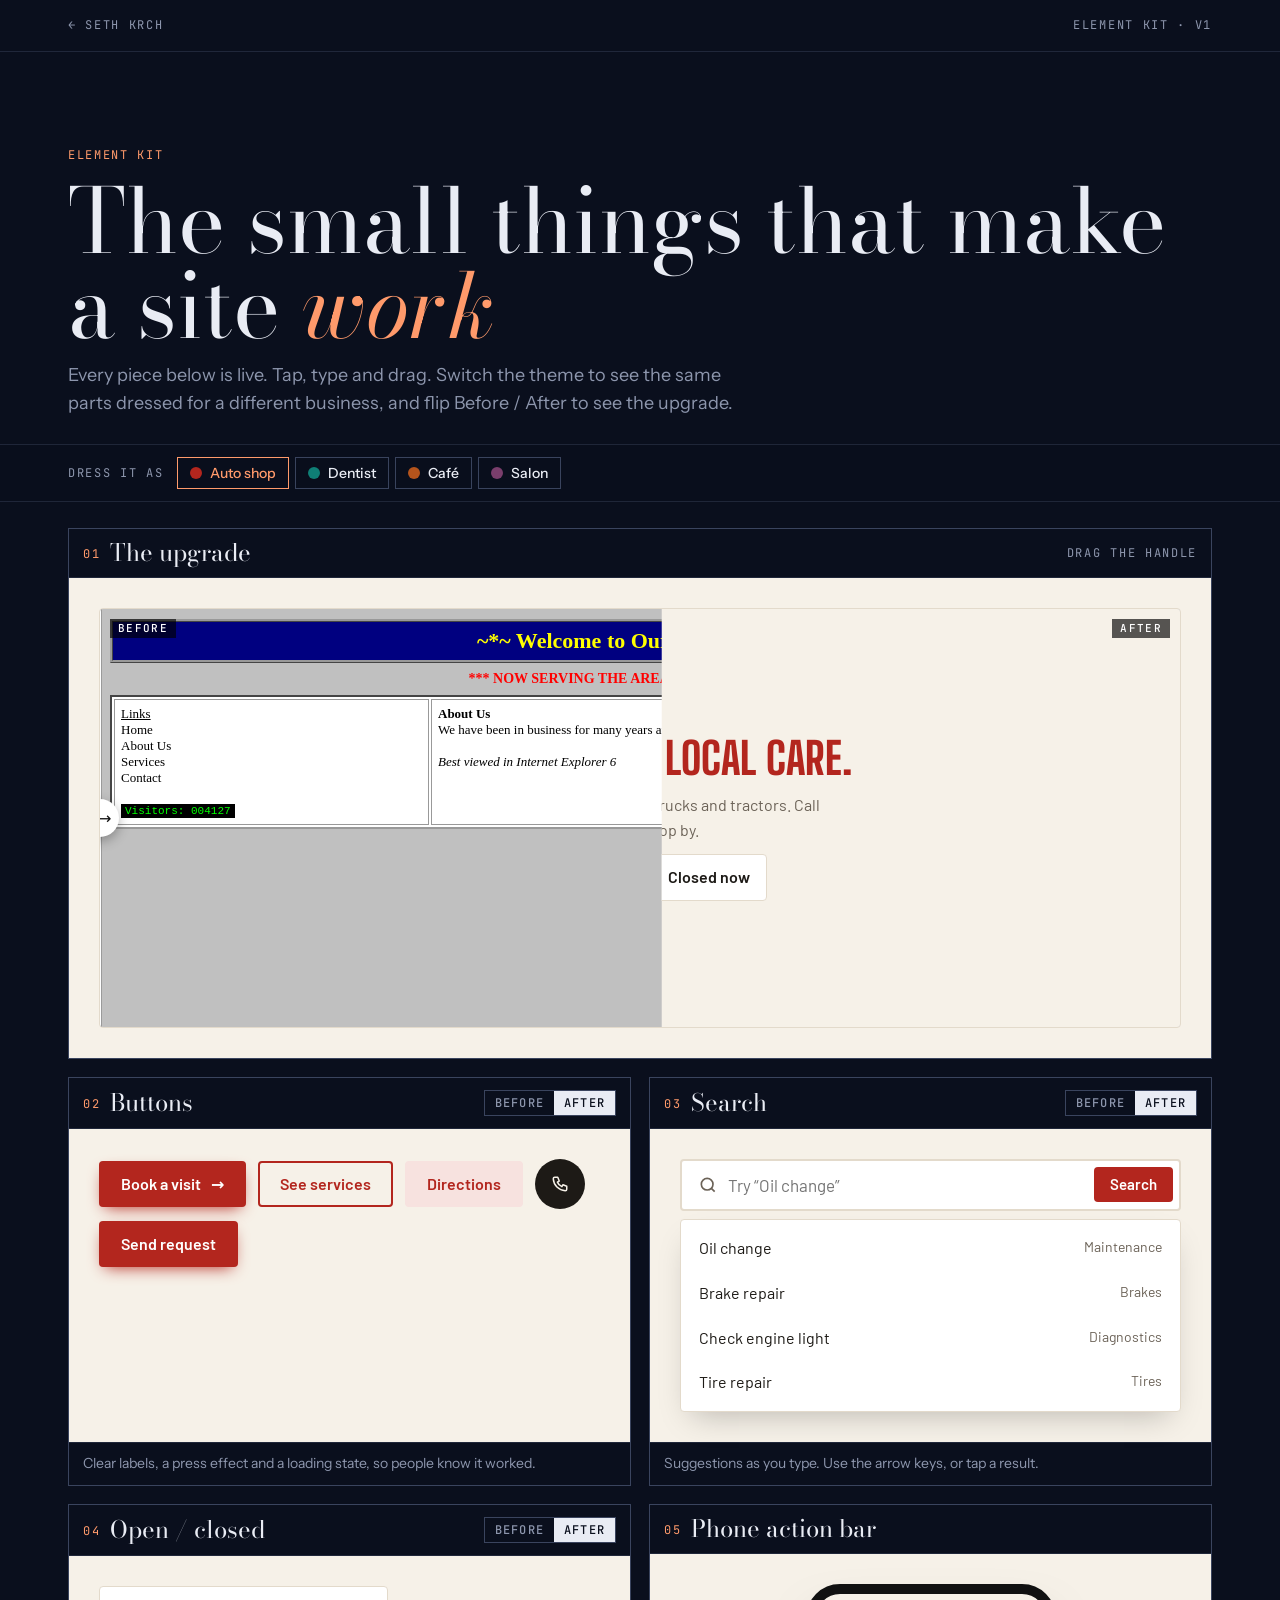
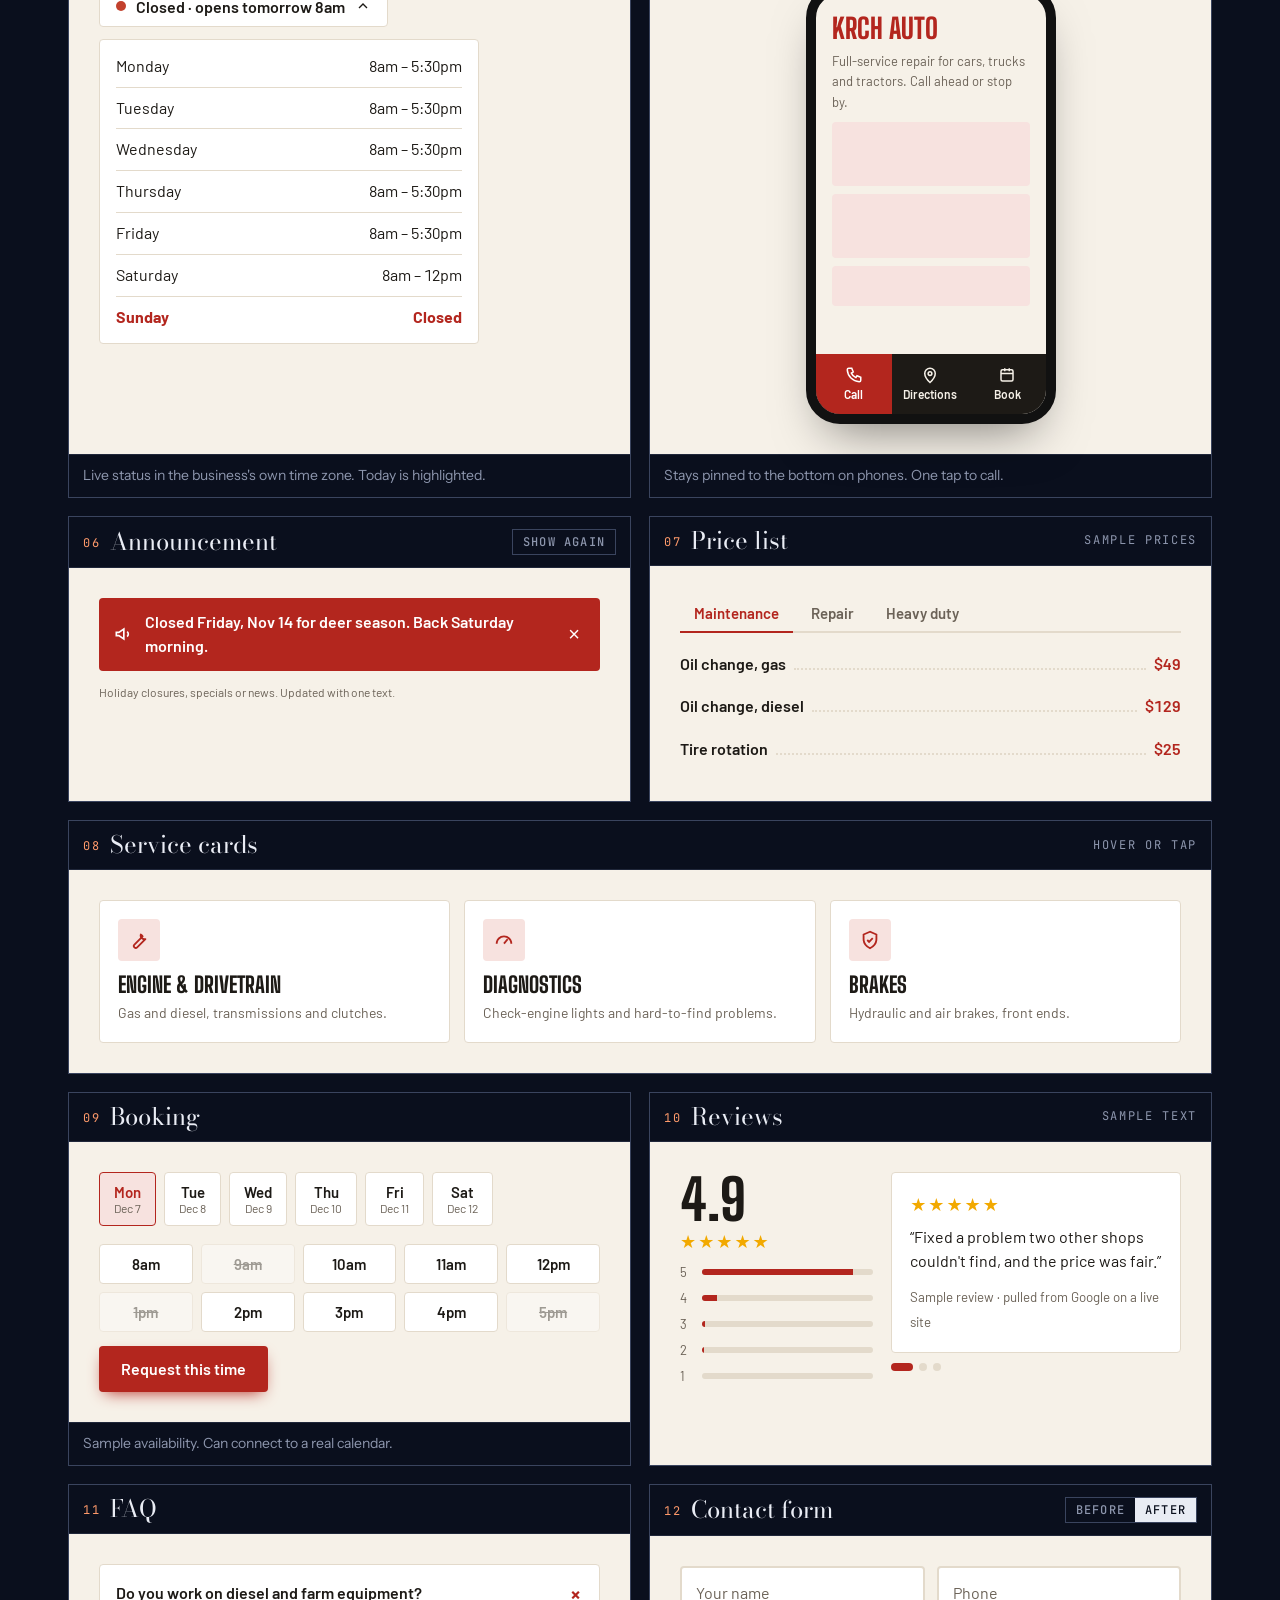
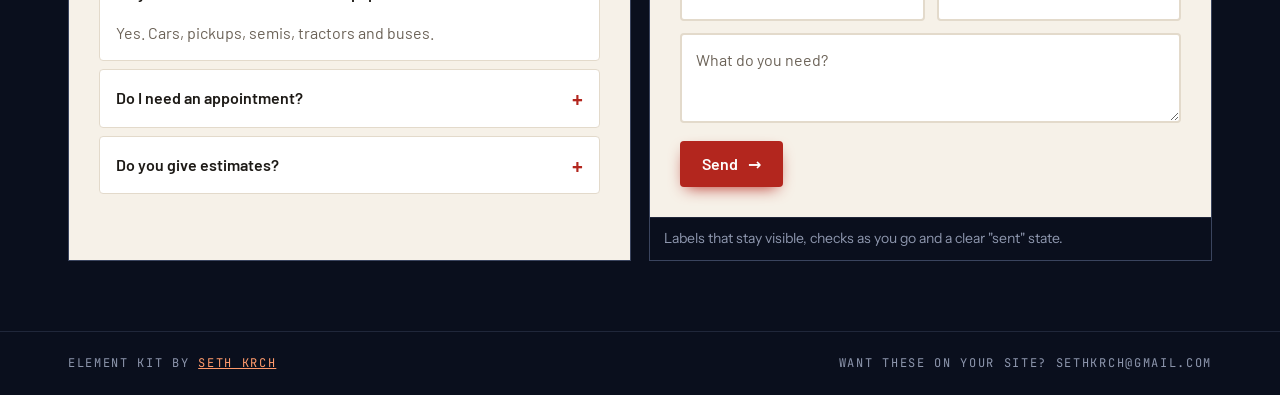
==== kit/index.html @ 93a838c6 "Add an element kit page and link it from the home page kit/ shows twelve live building blocks for lo" ====
<!DOCTYPE html>
<html lang="en">
<head>
<meta charset="UTF-8">
<meta name="viewport" content="width=device-width, initial-scale=1, viewport-fit=cover">
<title>Element Kit · Seth Krch</title>
<meta name="description" content="Website building blocks for local businesses: buttons, search, hours, booking, forms and more, shown before and after.">
<meta name="theme-color" content="#0a0f1d">
<link rel="preconnect" href="https://fonts.googleapis.com">
<link rel="preconnect" href="https://fonts.gstatic.com" crossorigin>
<link rel="stylesheet" href="https://fonts.googleapis.com/css2?family=Bodoni+Moda:opsz,wght@6..96,400..600&family=JetBrains+Mono:wght@400;500&family=Instrument+Sans:wght@400;500;600&family=Big+Shoulders+Display:wght@800&family=Barlow:wght@400;600&family=DM+Serif+Display&family=Figtree:wght@400;600&family=Fraunces:opsz,wght@9..144,600&family=Cormorant+Garamond:wght@600&display=swap">
<link rel="icon" href="data:image/svg+xml,%3Csvg xmlns='http://www.w3.org/2000/svg' viewBox='0 0 64 64'%3E%3Crect width='64' height='64' fill='%230a0f1d'/%3E%3Ccircle cx='32' cy='32' r='18' fill='none' stroke='%23ff9a6b' stroke-width='7'/%3E%3C/svg%3E">
<style>
/* Layout: the studio's dark frame around light, themeable specimen panels. Frame tokens stay fixed; panel tokens swap with the theme picker. */
:root {
  --bg: #0a0f1d;
  --line: rgb(160 180 230 / .14);
  --line-hi: rgb(160 180 230 / .32);
  --ink: #e9ecf4;
  --dim: #8d96ad;
  --peach: #ff9a6b;
  --f-display: "Bodoni Moda", Didot, Georgia, serif;
  --f-mono: "JetBrains Mono", ui-monospace, Menlo, monospace;
  --f-ui: "Instrument Sans", system-ui, -apple-system, "Segoe UI", sans-serif;
  --gut: clamp(16px, 4vw, 48px);
  color-scheme: dark;
}
/* theme tokens for the specimens (auto shop is the default) */
.kit {
  --k-bg: #f6f1e8; --k-surface: #ffffff; --k-ink: #1d1a16; --k-muted: #6b6257; --k-line: #e3dacb;
  --k-accent: #b3261e; --k-accent-ink: #ffffff; --k-soft: #f7e2df;
  --k-radius: 4px; --k-pill: 4px;
  --k-head: "Big Shoulders Display", Impact, sans-serif; --k-head-case: uppercase; --k-head-weight: 800;
  --k-body: "Barlow", system-ui, sans-serif;
}
.kit[data-theme="dental"] { --k-bg: #f4faf8; --k-ink: #12312e; --k-muted: #557571; --k-line: #d3e5e0; --k-accent: #0f7f76; --k-soft: #dcf1ec; --k-radius: 18px; --k-pill: 999px; --k-head: "DM Serif Display", Georgia, serif; --k-head-case: none; --k-head-weight: 400; --k-body: "Figtree", system-ui, sans-serif; }
.kit[data-theme="cafe"] { --k-bg: #fbf5ec; --k-ink: #2b1d14; --k-muted: #7a6656; --k-line: #ead9c4; --k-accent: #b5541c; --k-soft: #f6e1cf; --k-radius: 12px; --k-pill: 12px; --k-head: "Fraunces", Georgia, serif; --k-head-case: none; --k-head-weight: 600; --k-body: "Instrument Sans", system-ui, sans-serif; }
.kit[data-theme="salon"] { --k-bg: #faf6f8; --k-ink: #2a1b26; --k-muted: #7a6573; --k-line: #ead9e3; --k-accent: #7a3e6c; --k-soft: #f1e0ec; --k-radius: 2px; --k-pill: 999px; --k-head: "Cormorant Garamond", Georgia, serif; --k-head-case: none; --k-head-weight: 600; --k-body: "Instrument Sans", system-ui, sans-serif; }

* { box-sizing: border-box; }
body { margin: 0; background: var(--bg); color: var(--ink); font: 400 16px/1.55 var(--f-ui); }
a { color: inherit; }
:focus-visible { outline: 2px solid var(--peach); outline-offset: 3px; }
.in { max-width: 1240px; margin-inline: auto; padding-inline: var(--gut); }
.mono { font-family: var(--f-mono); font-size: 12px; letter-spacing: .14em; text-transform: uppercase; }

/* ---------- frame ---------- */
.top { border-bottom: 1px solid var(--line); }
.top .in { display: flex; justify-content: space-between; align-items: center; gap: 12px; padding-block: 16px; }
.top a { text-decoration: none; color: var(--dim); }
.top a:hover { color: var(--peach); }
.intro { padding-block: clamp(44px, 7vw, 90px) 26px; }
.intro .mono { color: var(--peach); }
.intro h1 { margin: 12px 0 14px; font: 400 clamp(46px, 7vw, 96px)/.95 var(--f-display); font-variation-settings: "opsz" 28; }
.intro h1 em { color: var(--peach); }
.intro p { margin: 0; color: var(--dim); max-width: 56ch; font-size: 18px; }
.picker { position: sticky; top: env(safe-area-inset-top, 0px); z-index: 30; background: rgb(10 15 29 / .92); backdrop-filter: blur(8px); border-block: 1px solid var(--line); }
.picker .in { display: flex; align-items: center; gap: 10px 14px; flex-wrap: wrap; padding-block: 12px; }
.picker .mono { color: var(--dim); }
.chips { display: flex; gap: 6px; flex-wrap: wrap; }
.chips button { display: inline-flex; align-items: center; gap: 8px; background: transparent; color: var(--ink); border: 1px solid var(--line-hi); padding: 8px 12px; cursor: pointer; font: 500 14px/1 var(--f-ui); }
.chips button i { width: 12px; height: 12px; border-radius: 50%; }
.chips button[aria-pressed="true"] { border-color: var(--peach); color: var(--peach); }

.grid { display: grid; grid-template-columns: repeat(2, minmax(0, 1fr)); gap: 18px; padding-block: 26px 70px; }
.spec { border: 1px solid var(--line-hi); display: flex; flex-direction: column; min-width: 0; }
.spec--wide { grid-column: 1 / -1; }
.spec__bar { display: flex; justify-content: space-between; align-items: center; gap: 10px; padding: 12px 14px; border-bottom: 1px solid var(--line); flex-wrap: wrap; }
.spec__bar h2 { margin: 0; font: 400 24px/1 var(--f-display); font-variation-settings: "opsz" 24; }
.spec__bar h2 span { font-family: var(--f-mono); font-size: 12px; letter-spacing: .14em; color: var(--peach); margin-right: 10px; vertical-align: 3px; }
.ba { display: inline-flex; border: 1px solid var(--line-hi); }
.ba button { background: transparent; border: 0; color: var(--dim); padding: 6px 10px; cursor: pointer; font: 500 12px/1 var(--f-mono); letter-spacing: .1em; text-transform: uppercase; }
.ba button[aria-pressed="true"] { background: var(--ink); color: var(--bg); }
.spec__note { padding: 10px 14px; border-top: 1px solid var(--line); color: var(--dim); font-size: 14px; }

/* ---------- specimen canvas ---------- */
.kit { background: var(--k-bg); color: var(--k-ink); font-family: var(--k-body); padding: clamp(18px, 3vw, 30px); flex: 1; position: relative; transition: background .3s; }
.kit h3 { font-family: var(--k-head); font-weight: var(--k-head-weight); text-transform: var(--k-head-case); line-height: 1.05; margin: 0; }
.after, .before { display: block; }
.spec[data-view="after"] .before, .spec[data-view="before"] .after { display: none; }

/* buttons */
.row { display: flex; flex-wrap: wrap; gap: 12px; align-items: center; }
.kb { position: relative; display: inline-flex; align-items: center; gap: 10px; border: 2px solid transparent; border-radius: var(--k-pill); padding: 13px 20px; font: 600 16px/1 var(--k-body); cursor: pointer; text-decoration: none; overflow: hidden; transition: transform .12s, background .2s, color .2s, box-shadow .2s; }
.kb:active { transform: scale(.97); }
.kb svg { width: 18px; height: 18px; flex: none; }
.kb--primary { background: var(--k-accent); color: var(--k-accent-ink); box-shadow: 0 6px 16px -6px var(--k-accent); }
.kb--primary:hover { box-shadow: 0 10px 22px -8px var(--k-accent); transform: translateY(-1px); }
.kb--primary .arr { transition: transform .2s; }
.kb--primary:hover .arr { transform: translateX(4px); }
.kb--outline { border-color: var(--k-accent); color: var(--k-accent); background: transparent; }
.kb--outline:hover { background: var(--k-accent); color: var(--k-accent-ink); }
.kb--ghost { background: var(--k-soft); color: var(--k-accent); }
.kb--ghost:hover { filter: brightness(.96); }
.kb--icon { width: 50px; height: 50px; padding: 0; justify-content: center; border-radius: 50%; background: var(--k-ink); color: var(--k-bg); }
.kb .spin { width: 16px; height: 16px; border: 2px solid currentColor; border-right-color: transparent; border-radius: 50%; animation: spin .7s linear infinite; }
@keyframes spin { to { transform: rotate(360deg); } }
.ripple { position: absolute; border-radius: 50%; background: rgb(255 255 255 / .45); transform: scale(0); animation: rip .6s ease-out forwards; pointer-events: none; }
@keyframes rip { to { transform: scale(4); opacity: 0; } }
.old-btn { font: 15px "Times New Roman", serif; padding: 6px 14px; border: 2px outset #c9c9c9; background: linear-gradient(#fdfdfd, #b9b9b9); color: #0000ee; text-decoration: underline; cursor: pointer; text-shadow: 1px 1px 0 #fff; }
.old-btn.blue { background: linear-gradient(#7fb2ff, #1d4fb8); color: #ffff66; border-color: #3a6fd8; text-shadow: 1px 1px 0 #000; font-weight: bold; }

/* search */
.search { position: relative; max-width: 520px; }
.search__field { display: flex; align-items: center; gap: 10px; background: var(--k-surface); border: 2px solid var(--k-line); border-radius: var(--k-pill); padding: 4px 6px 4px 16px; transition: border-color .2s, box-shadow .2s; }
.search__field:focus-within { border-color: var(--k-accent); box-shadow: 0 0 0 4px var(--k-soft); }
.search__field svg { width: 20px; height: 20px; color: var(--k-muted); flex: none; }
.search input { flex: 1; min-width: 0; border: 0; outline: 0; background: transparent; font: 400 17px/1 var(--k-body); color: var(--k-ink); padding: 10px 0; }
.search__go { border-radius: var(--k-pill); border: 0; background: var(--k-accent); color: var(--k-accent-ink); padding: 10px 16px; font: 600 15px/1 var(--k-body); cursor: pointer; }
.search__list { list-style: none; margin: 8px 0 0; padding: 6px; background: var(--k-surface); border: 1px solid var(--k-line); border-radius: var(--k-radius); box-shadow: 0 14px 30px -12px rgb(0 0 0 / .25); }
.search__list li { padding: 10px 12px; border-radius: calc(var(--k-radius) * .6); cursor: pointer; display: flex; justify-content: space-between; gap: 10px; }
.search__list li span { color: var(--k-muted); font-size: 14px; }
.search__list li mark { background: var(--k-soft); color: var(--k-accent); border-radius: 3px; padding: 0 1px; }
.search__list li[aria-selected="true"], .search__list li:hover { background: var(--k-soft); }
.search__empty { padding: 12px; color: var(--k-muted); }
.old-search { font: 15px "Times New Roman", serif; }
.old-search input { font: 15px "Times New Roman", serif; width: 220px; }

/* hours */
.status { display: inline-flex; align-items: center; gap: 10px; background: var(--k-surface); border: 1px solid var(--k-line); border-radius: var(--k-pill); padding: 10px 16px; font-weight: 600; cursor: pointer; color: var(--k-ink); font-family: var(--k-body); font-size: 16px; }
.status__dot { width: 10px; height: 10px; border-radius: 50%; background: #2f9e55; box-shadow: 0 0 0 0 rgb(47 158 85 / .6); animation: pulse 1.8s infinite; }
.status.closed .status__dot { background: #c2412d; animation: none; }
@keyframes pulse { 70% { box-shadow: 0 0 0 10px rgb(47 158 85 / 0); } 100% { box-shadow: 0 0 0 0 rgb(47 158 85 / 0); } }
.status svg { width: 16px; height: 16px; transition: transform .2s; }
.status[aria-expanded="true"] svg { transform: rotate(180deg); }
.week { margin-top: 12px; max-width: 380px; background: var(--k-surface); border: 1px solid var(--k-line); border-radius: var(--k-radius); padding: 6px 16px; }
.week div { display: flex; justify-content: space-between; padding: 8px 0; border-bottom: 1px solid var(--k-line); font-variant-numeric: tabular-nums; }
.week div:last-child { border-bottom: 0; }
.week .today { font-weight: 700; color: var(--k-accent); }
.old-hours { font: 15px "Times New Roman", serif; }

/* phone mock + action bar */
.phone { width: 250px; height: 440px; margin-inline: auto; border: 10px solid #111; border-radius: 34px; background: var(--k-bg); position: relative; overflow: hidden; box-shadow: 0 24px 50px -20px rgb(0 0 0 / .5); }
.phone__screen { padding: 20px 16px 80px; height: 100%; overflow: hidden; }
.phone__screen h3 { font-size: 28px; margin-bottom: 8px; color: var(--k-accent); }
.phone__screen p { margin: 0 0 10px; font-size: 13px; color: var(--k-muted); }
.phone__screen .blk { height: 64px; border-radius: var(--k-radius); background: var(--k-soft); margin-bottom: 8px; }
.phone__bar { position: absolute; left: 0; right: 0; bottom: 0; display: grid; grid-template-columns: repeat(3, 1fr); background: var(--k-ink); }
.phone__bar button { background: transparent; border: 0; color: var(--k-bg); padding: 12px 4px 14px; display: grid; justify-items: center; gap: 4px; font: 600 12px/1 var(--k-body); cursor: pointer; }
.phone__bar button:first-child { background: var(--k-accent); color: var(--k-accent-ink); }
.phone__bar svg { width: 18px; height: 18px; }
.toast { position: absolute; left: 50%; bottom: 78px; transform: translate(-50%, 20px); opacity: 0; background: var(--k-ink); color: var(--k-bg); border-radius: var(--k-pill); padding: 8px 14px; font-size: 13px; white-space: nowrap; transition: opacity .2s, transform .2s; pointer-events: none; }
.toast.on { opacity: 1; transform: translate(-50%, 0); }

/* service cards */
.svc { display: grid; grid-template-columns: repeat(3, minmax(0, 1fr)); gap: 14px; }
.svc article { background: var(--k-surface); border: 1px solid var(--k-line); border-radius: var(--k-radius); padding: 18px; position: relative; overflow: hidden; transition: transform .2s, box-shadow .2s; }
.svc article::after { content: ""; position: absolute; left: 0; bottom: 0; height: 3px; width: 100%; background: var(--k-accent); transform: scaleX(0); transform-origin: left; transition: transform .3s; }
.svc article:hover { transform: translateY(-4px); box-shadow: 0 14px 28px -14px rgb(0 0 0 / .3); }
.svc article:hover::after { transform: scaleX(1); }
.svc .ic { width: 42px; height: 42px; border-radius: var(--k-radius); background: var(--k-soft); color: var(--k-accent); display: grid; place-items: center; margin-bottom: 12px; }
.svc .ic svg { width: 22px; height: 22px; }
.svc h3 { font-size: 22px; margin-bottom: 6px; }
.svc p { margin: 0; color: var(--k-muted); font-size: 14px; }

/* reviews */
.rev { display: grid; grid-template-columns: minmax(0, 2fr) minmax(0, 3fr); gap: 18px; align-items: start; }
.rev__score { font: var(--k-head-weight) 56px/1 var(--k-head); }
.stars { color: #f2a900; letter-spacing: 2px; font-size: 18px; }
.bars div { display: grid; grid-template-columns: 14px 1fr; gap: 8px; align-items: center; font-size: 13px; color: var(--k-muted); margin-top: 6px; }
.bars span { height: 6px; background: var(--k-line); border-radius: 3px; overflow: hidden; }
.bars span i { display: block; height: 100%; background: var(--k-accent); }
.quote { background: var(--k-surface); border: 1px solid var(--k-line); border-radius: var(--k-radius); padding: 18px; min-height: 150px; }
.quote p { margin: 6px 0 10px; font-size: 16px; transition: opacity .25s; }
.quote small { color: var(--k-muted); }
.dots { display: flex; gap: 6px; margin-top: 10px; }
.dots button { width: 8px; height: 8px; border-radius: 50%; border: 0; background: var(--k-line); cursor: pointer; padding: 0; }
.dots button[aria-current="true"] { background: var(--k-accent); width: 22px; border-radius: 4px; }

/* before/after slider */
.compare { position: relative; height: clamp(300px, 34vw, 420px); max-width: 100%; border-radius: var(--k-radius); overflow: hidden; border: 1px solid var(--k-line); user-select: none; touch-action: pan-y; }
.compare > div { position: absolute; inset: 0; }
.cmp-old { background: #c0c0c0; text-align: center; font: 14px "Times New Roman", serif; color: #000; padding: 10px; }
.cmp-old .t { background: navy; color: yellow; text-align: center; font: bold 22px "Comic Sans MS", cursive; padding: 6px; border: 3px ridge #999; }
.cmp-old marquee, .cmp-old .mq { display: block; color: red; font-weight: bold; margin: 8px 0; }
.cmp-old table { width: 100%; text-align: left; border: 2px inset #999; background: #fff; }
.cmp-old td { border: 1px solid #999; padding: 6px; vertical-align: top; font-size: 13px; }
.cmp-old .ctr { font: 11px monospace; background: #000; color: #0f0; padding: 1px 4px; }
.cmp-new { background: var(--k-bg); padding: clamp(14px, 3vw, 26px); display: grid; align-content: center; justify-items: center; text-align: center; gap: 12px; }
.cmp-new h3 { font-size: clamp(24px, 4vw, 44px); color: var(--k-ink); }
.cmp-new h3 em { font-style: normal; color: var(--k-accent); }
.cmp-new .row { justify-content: center; }
.cmp-new p { margin: 0; color: var(--k-muted); max-width: 40ch; font-size: clamp(13px, 1.4vw, 16px); }
.cmp-new .row .kb { padding: 10px 14px; font-size: 14px; }
.compare .cmp-new { clip-path: inset(0 0 0 var(--split, 50%)); }
.handle { position: absolute; top: 0; bottom: 0; left: var(--split, 50%); width: 2px; margin-left: -1px; background: #fff; box-shadow: 0 0 0 1px rgb(0 0 0 / .2); cursor: ew-resize; }
.handle::after { content: "⟷"; position: absolute; top: 50%; left: 50%; transform: translate(-50%, -50%); width: 38px; height: 38px; border-radius: 50%; background: #fff; color: #111; display: grid; place-items: center; font-size: 16px; box-shadow: 0 4px 12px rgb(0 0 0 / .3); }
.cmp-lbl { position: absolute; top: 10px; padding: 4px 8px; background: rgb(0 0 0 / .65); color: #fff; font: 500 11px/1 var(--f-mono); letter-spacing: .12em; text-transform: uppercase; z-index: 2; }

/* booking */
.days { display: flex; gap: 8px; overflow-x: auto; padding-bottom: 4px; }
.days button, .slots button { flex: none; background: var(--k-surface); border: 1px solid var(--k-line); border-radius: var(--k-radius); padding: 10px 14px; cursor: pointer; font: 600 15px/1.2 var(--k-body); color: var(--k-ink); text-align: center; transition: border-color .15s, background .15s; }
.days button small { display: block; font-weight: 400; color: var(--k-muted); font-size: 12px; }
.days button[aria-pressed="true"], .slots button[aria-pressed="true"] { border-color: var(--k-accent); background: var(--k-soft); color: var(--k-accent); }
.slots { display: grid; grid-template-columns: repeat(auto-fill, minmax(92px, 1fr)); gap: 8px; margin: 14px 0; }
.slots button:disabled { opacity: .4; text-decoration: line-through; cursor: not-allowed; }
.booked { margin-top: 12px; padding: 12px 14px; border-radius: var(--k-radius); background: var(--k-soft); color: var(--k-accent); font-weight: 600; }

/* banner */
.banner { display: flex; align-items: center; gap: 12px; background: var(--k-accent); color: var(--k-accent-ink); border-radius: var(--k-radius); padding: 12px 14px; animation: drop .35s ease-out; }
@keyframes drop { from { transform: translateY(-10px); opacity: 0; } }
.banner svg { width: 20px; height: 20px; flex: none; }
.banner p { margin: 0; flex: 1; font-weight: 600; }
.banner button { background: transparent; border: 0; color: inherit; font-size: 20px; line-height: 1; cursor: pointer; padding: 4px 6px; }

/* faq */
.faq { background: var(--k-surface); border: 1px solid var(--k-line); border-radius: var(--k-radius); }
.faq + .faq { margin-top: 8px; }
.faq button { width: 100%; display: flex; justify-content: space-between; gap: 12px; align-items: center; background: transparent; border: 0; padding: 14px 16px; font: 600 16px/1.3 var(--k-body); color: var(--k-ink); cursor: pointer; text-align: left; }
.faq button i { font-style: normal; color: var(--k-accent); font-size: 22px; transition: transform .25s; }
.faq button[aria-expanded="true"] i { transform: rotate(45deg); }
.faq__a { display: grid; grid-template-rows: 0fr; transition: grid-template-rows .3s ease; }
.faq__a > div { overflow: hidden; }
.faq__a p { margin: 0; padding: 0 16px 14px; color: var(--k-muted); }
.faq button[aria-expanded="true"] + .faq__a { grid-template-rows: 1fr; }

/* form */
.kform { display: grid; grid-template-columns: 1fr 1fr; gap: 12px; }
.fl { position: relative; }
.fl.full { grid-column: 1 / -1; }
.fl input, .fl textarea { width: 100%; font: 400 16px/1.3 var(--k-body); color: var(--k-ink); background: var(--k-surface); border: 2px solid var(--k-line); border-radius: var(--k-radius); padding: 22px 14px 8px; outline: 0; transition: border-color .2s; }
.fl textarea { min-height: 90px; resize: vertical; }
.fl label { position: absolute; left: 16px; top: 15px; color: var(--k-muted); pointer-events: none; transition: all .15s; font-size: 16px; }
.fl input:focus, .fl textarea:focus { border-color: var(--k-accent); }
.fl input:focus + label, .fl input:not(:placeholder-shown) + label, .fl textarea:focus + label, .fl textarea:not(:placeholder-shown) + label { top: 6px; font-size: 12px; color: var(--k-accent); }
.fl.bad input { border-color: #c2412d; }
.fl .err { display: none; color: #c2412d; font-size: 13px; margin-top: 4px; }
.fl.bad .err { display: block; }
.sent { text-align: center; padding: 24px; background: var(--k-surface); border: 1px solid var(--k-line); border-radius: var(--k-radius); }
.sent .tick { width: 54px; height: 54px; border-radius: 50%; background: var(--k-accent); color: var(--k-accent-ink); display: grid; place-items: center; margin: 0 auto 10px; font-size: 26px; animation: pop .4s cubic-bezier(.2,1.6,.4,1); }
@keyframes pop { from { transform: scale(0); } }
.old-form { font: 15px "Times New Roman", serif; }
.old-form td { padding: 3px; }

/* price list */
.tabs { display: flex; gap: 4px; border-bottom: 2px solid var(--k-line); margin-bottom: 10px; flex-wrap: wrap; }
.tabs button { background: transparent; border: 0; padding: 10px 14px; margin-bottom: -2px; border-bottom: 2px solid transparent; font: 600 15px/1 var(--k-body); color: var(--k-muted); cursor: pointer; }
.tabs button[aria-selected="true"] { color: var(--k-accent); border-bottom-color: var(--k-accent); }
.prices div { display: flex; align-items: baseline; gap: 8px; padding: 9px 0; }
.prices div::after { content: ""; order: 1; flex: 1; border-bottom: 2px dotted var(--k-line); }
.prices b { font-weight: 600; }
.prices span { order: 2; font-variant-numeric: tabular-nums; color: var(--k-accent); font-weight: 600; }
.kit .tag { font-size: 12px; color: var(--k-muted); }

.foot { border-top: 1px solid var(--line); color: var(--dim); }
.foot .in { display: flex; justify-content: space-between; gap: 12px; flex-wrap: wrap; padding-block: 22px; }

@media (max-width: 860px) {
  .grid { grid-template-columns: 1fr; }
  .svc { grid-template-columns: 1fr; }
  .rev { grid-template-columns: 1fr; }
}
@media (max-width: 520px) { .kform { grid-template-columns: 1fr; } }
@media (prefers-reduced-motion: reduce) { *, *::before, *::after { animation: none !important; transition: none !important; } }
</style>
</head>
<body>
<header class="top mono"><div class="in"><a href="../">← Seth Krch</a><span style="color:var(--dim)">Element kit · v1</span></div></header>

<section class="intro"><div class="in">
  <span class="mono">Element kit</span>
  <h1>The small things that make a site <em>work</em></h1>
  <p>Every piece below is live. Tap, type and drag. Switch the theme to see the same parts dressed for a different business, and flip Before / After to see the upgrade.</p>
</div></section>

<div class="picker" role="region" aria-label="Theme">
  <div class="in">
    <span class="mono">Dress it as</span>
    <div class="chips" role="group" aria-label="Business type">
      <button type="button" data-theme="auto" aria-pressed="true"><i style="background:#b3261e"></i>Auto shop</button>
      <button type="button" data-theme="dental" aria-pressed="false"><i style="background:#0f7f76"></i>Dentist</button>
      <button type="button" data-theme="cafe" aria-pressed="false"><i style="background:#b5541c"></i>Café</button>
      <button type="button" data-theme="salon" aria-pressed="false"><i style="background:#7a3e6c"></i>Salon</button>
    </div>
  </div>
</div>

<main class="in grid" id="grid">

  <!-- 01 before/after slider -->
  <section class="spec spec--wide" aria-labelledby="h-compare">
    <div class="spec__bar"><h2 id="h-compare"><span>01</span>The upgrade</h2><span class="mono" style="color:var(--dim)">Drag the handle</span></div>
    <div class="kit">
      <div class="compare" id="compare">
        <div class="cmp-old" aria-hidden="true">
          <div class="t">~*~ Welcome to Our Website!! ~*~</div>
          <span class="mq">*** NOW SERVING THE AREA *** CALL TODAY ***</span>
          <table><tr><td width="30%"><u>Links</u><br>Home<br>About Us<br>Services<br>Contact<br><br><span class="ctr">Visitors: 004127</span></td><td><b>About Us</b><br>We have been in business for many years and offer many services to our customers. Please call for more information. Hours may vary.<br><br><i>Best viewed in Internet Explorer 6</i></td></tr></table>
        </div>
        <div class="cmp-new">
          <h3 data-k="headline">Honest work. <em>Local care.</em></h3>
          <p data-k="sub">Full-service repair for cars, trucks and tractors. Call ahead or stop by.</p>
          <div class="row"><a class="kb kb--primary" href="#h-compare">Call now <span class="arr">→</span></a><span class="status" style="cursor:default"><span class="status__dot"></span><span data-status-short>Open now</span></span></div>
        </div>
        <span class="cmp-lbl" style="left:10px">Before</span><span class="cmp-lbl" style="right:10px">After</span>
        <div class="handle" id="handle" role="slider" tabindex="0" aria-label="Compare before and after" aria-valuemin="0" aria-valuemax="100" aria-valuenow="50"></div>
      </div>
    </div>
  </section>

  <!-- 02 buttons -->
  <section class="spec" data-view="after" aria-labelledby="h-btn">
    <div class="spec__bar"><h2 id="h-btn"><span>02</span>Buttons</h2><div class="ba" role="group" aria-label="Before or after"><button type="button" aria-pressed="false" data-ba="before">Before</button><button type="button" aria-pressed="true" data-ba="after">After</button></div></div>
    <div class="kit">
      <div class="after"><div class="row">
        <button class="kb kb--primary" type="button" data-ripple>Book a visit <span class="arr">→</span></button>
        <button class="kb kb--outline" type="button" data-ripple>See services</button>
        <button class="kb kb--ghost" type="button" data-ripple>Directions</button>
        <button class="kb kb--icon" type="button" aria-label="Call" data-ripple><svg viewBox="0 0 24 24"><path d="M5 3h4l2 5-2.5 1.5a11 11 0 0 0 6 6L16 13l5 2v4a2 2 0 0 1-2 2A17 17 0 0 1 3 5a2 2 0 0 1 2-2z" fill="none" stroke="currentColor" stroke-width="2" stroke-linejoin="round"/></svg></button>
        <button class="kb kb--primary" type="button" id="sendBtn">Send request</button>
      </div></div>
      <div class="before"><div class="row"><button class="old-btn" type="button">Click Here!!</button><button class="old-btn blue" type="button">SUBMIT</button><button class="old-btn" type="button">Contact Us</button></div></div>
    </div>
    <div class="spec__note">Clear labels, a press effect and a loading state, so people know it worked.</div>
  </section>

  <!-- 03 search -->
  <section class="spec" data-view="after" aria-labelledby="h-search">
    <div class="spec__bar"><h2 id="h-search"><span>03</span>Search</h2><div class="ba" role="group" aria-label="Before or after"><button type="button" aria-pressed="false" data-ba="before">Before</button><button type="button" aria-pressed="true" data-ba="after">After</button></div></div>
    <div class="kit">
      <div class="after">
        <div class="search">
          <div class="search__field"><svg viewBox="0 0 24 24" aria-hidden="true"><g fill="none" stroke="currentColor" stroke-width="2"><circle cx="11" cy="11" r="7"/><path d="M20 20l-4-4"/></g></svg><input id="q" type="search" autocomplete="off" aria-label="Search services" aria-controls="qList"><button class="search__go" type="button">Search</button></div>
          <ul class="search__list" id="qList" role="listbox" aria-label="Matching services"></ul>
        </div>
      </div>
      <div class="before"><div class="old-search">Search: <input type="text" aria-label="Old search"> <input type="button" value="Go"></div></div>
    </div>
    <div class="spec__note">Suggestions as you type. Use the arrow keys, or tap a result.</div>
  </section>

  <!-- 04 hours -->
  <section class="spec" data-view="after" aria-labelledby="h-hours">
    <div class="spec__bar"><h2 id="h-hours"><span>04</span>Open / closed</h2><div class="ba" role="group" aria-label="Before or after"><button type="button" aria-pressed="false" data-ba="before">Before</button><button type="button" aria-pressed="true" data-ba="after">After</button></div></div>
    <div class="kit">
      <div class="after">
        <button class="status" id="statusBtn" type="button" aria-expanded="true" aria-controls="week"><span class="status__dot"></span><span id="statusText">Open now</span><svg viewBox="0 0 24 24" aria-hidden="true"><path d="M6 9l6 6 6-6" fill="none" stroke="currentColor" stroke-width="2"/></svg></button>
        <div class="week" id="week"></div>
      </div>
      <div class="before"><p class="old-hours"><b>Hours:</b> M-F 8-5, Sat 8-12 (call to confirm, hours may change)</p></div>
    </div>
    <div class="spec__note">Live status in the business's own time zone. Today is highlighted.</div>
  </section>

  <!-- 05 action bar -->
  <section class="spec" aria-labelledby="h-bar">
    <div class="spec__bar"><h2 id="h-bar"><span>05</span>Phone action bar</h2></div>
    <div class="kit" style="display:grid;place-items:center">
      <div class="phone">
        <div class="phone__screen"><h3 data-k="name">Krch Auto</h3><p data-k="sub">Full-service repair for cars, trucks and tractors.</p><div class="blk"></div><div class="blk"></div><div class="blk" style="height:40px"></div></div>
        <div class="toast" id="toast">Calling… (demo)</div>
        <div class="phone__bar">
          <button type="button" data-toast="Calling… (demo)"><svg viewBox="0 0 24 24" aria-hidden="true"><path d="M5 3h4l2 5-2.5 1.5a11 11 0 0 0 6 6L16 13l5 2v4a2 2 0 0 1-2 2A17 17 0 0 1 3 5a2 2 0 0 1 2-2z" fill="none" stroke="currentColor" stroke-width="2"/></svg>Call</button>
          <button type="button" data-toast="Opening Maps… (demo)"><svg viewBox="0 0 24 24" aria-hidden="true"><g fill="none" stroke="currentColor" stroke-width="2"><path d="M12 22s7-6.5 7-12a7 7 0 1 0-14 0c0 5.5 7 12 7 12z"/><circle cx="12" cy="10" r="2.5"/></g></svg>Directions</button>
          <button type="button" data-toast="Opening booking… (demo)"><svg viewBox="0 0 24 24" aria-hidden="true"><g fill="none" stroke="currentColor" stroke-width="2"><rect x="4" y="5" width="16" height="15" rx="2"/><path d="M4 10h16M9 3v4M15 3v4"/></g></svg>Book</button>
        </div>
      </div>
    </div>
    <div class="spec__note">Stays pinned to the bottom on phones. One tap to call.</div>
  </section>

  <!-- 06 announcement -->
  <section class="spec" aria-labelledby="h-banner">
    <div class="spec__bar"><h2 id="h-banner"><span>06</span>Announcement</h2><button class="ba" type="button" id="bannerReset" style="padding:6px 10px;color:var(--dim);background:transparent;cursor:pointer;font:500 12px/1 var(--f-mono);letter-spacing:.1em;text-transform:uppercase">Show again</button></div>
    <div class="kit" style="min-height:140px">
      <div class="banner" id="banner" role="status">
        <svg viewBox="0 0 24 24" aria-hidden="true"><g fill="none" stroke="currentColor" stroke-width="2"><path d="M4 10v4h3l6 4V6L7 10z"/><path d="M17 9a4 4 0 0 1 0 6"/></g></svg>
        <p data-k="notice">Closed Friday, Nov 14 for deer season. Back Saturday morning.</p>
        <button type="button" id="bannerX" aria-label="Dismiss">×</button>
      </div>
      <p class="tag" style="margin-top:12px">Holiday closures, specials or news. Updated with one text.</p>
    </div>
  </section>

  <!-- 12 price list -->
  <section class="spec" aria-labelledby="h-price">
    <div class="spec__bar"><h2 id="h-price"><span>07</span>Price list</h2><span class="mono" style="color:var(--dim)">Sample prices</span></div>
    <div class="kit">
      <div class="tabs" id="tabs" role="tablist" aria-label="Categories"></div>
      <div class="prices" id="prices" role="tabpanel"></div>
    </div>
  </section>

  <!-- 07 services -->
  <section class="spec spec--wide" aria-labelledby="h-svc">
    <div class="spec__bar"><h2 id="h-svc"><span>08</span>Service cards</h2><span class="mono" style="color:var(--dim)">Hover or tap</span></div>
    <div class="kit"><div class="svc" id="svc"></div></div>
  </section>

  <!-- 08 booking -->
  <section class="spec" aria-labelledby="h-book">
    <div class="spec__bar"><h2 id="h-book"><span>09</span>Booking</h2></div>
    <div class="kit">
      <div class="days" id="days" role="group" aria-label="Day"></div>
      <div class="slots" id="slots" role="group" aria-label="Time"></div>
      <button class="kb kb--primary" type="button" id="bookBtn">Request this time</button>
      <div class="booked" id="booked" hidden></div>
    </div>
    <div class="spec__note">Sample availability. Can connect to a real calendar.</div>
  </section>

  <!-- 09 reviews -->
  <section class="spec" aria-labelledby="h-rev">
    <div class="spec__bar"><h2 id="h-rev"><span>10</span>Reviews</h2><span class="mono" style="color:var(--dim)">Sample text</span></div>
    <div class="kit">
      <div class="rev">
        <div>
          <div class="rev__score">4.9</div>
          <div class="stars" aria-label="4.9 out of 5">★★★★★</div>
          <div class="bars" aria-hidden="true"><div>5<span><i style="width:88%"></i></span></div><div>4<span><i style="width:9%"></i></span></div><div>3<span><i style="width:2%"></i></span></div><div>2<span><i style="width:1%"></i></span></div><div>1<span><i style="width:0"></i></span></div></div>
        </div>
        <div>
          <div class="quote"><div class="stars" aria-hidden="true">★★★★★</div><p id="quoteText"></p><small>Sample review · pulled from Google on a live site</small></div>
          <div class="dots" id="dots"></div>
        </div>
      </div>
    </div>
  </section>

  <!-- 10 faq -->
  <section class="spec" aria-labelledby="h-faq">
    <div class="spec__bar"><h2 id="h-faq"><span>11</span>FAQ</h2></div>
    <div class="kit" id="faq"></div>
  </section>

  <!-- 11 contact form -->
  <section class="spec" data-view="after" aria-labelledby="h-form">
    <div class="spec__bar"><h2 id="h-form"><span>12</span>Contact form</h2><div class="ba" role="group" aria-label="Before or after"><button type="button" aria-pressed="false" data-ba="before">Before</button><button type="button" aria-pressed="true" data-ba="after">After</button></div></div>
    <div class="kit">
      <div class="after">
        <form class="kform" id="kform" novalidate>
          <div class="fl"><input id="kf-name" placeholder=" " required><label for="kf-name">Your name</label><div class="err">Add your name.</div></div>
          <div class="fl"><input id="kf-phone" type="tel" placeholder=" " required pattern="[0-9()\-\s.+]{10,}"><label for="kf-phone">Phone</label><div class="err">Enter a 10-digit number.</div></div>
          <div class="fl full"><textarea id="kf-msg" placeholder=" "></textarea><label for="kf-msg">What do you need?</label></div>
          <button class="kb kb--primary" type="submit" style="justify-self:start">Send <span class="arr">→</span></button>
        </form>
        <div class="sent" id="sent" hidden><div class="tick">✓</div><h3 style="font-size:24px">Thanks, we got it</h3><p style="margin:6px 0 12px;color:var(--k-muted)">Demo only. Nothing was sent.</p><button class="kb kb--ghost" type="button" id="again">Send another</button></div>
      </div>
      <div class="before"><table class="old-form"><tr><td>Name:</td><td><input aria-label="Old name"></td></tr><tr><td>Phone:</td><td><input aria-label="Old phone"></td></tr><tr><td>Message:</td><td><textarea aria-label="Old message"></textarea></td></tr><tr><td></td><td><input type="button" value="Submit"> <input type="button" value="Reset"></td></tr></table></div>
    </div>
    <div class="spec__note">Labels that stay visible, checks as you go and a clear "sent" state.</div>
  </section>

</main>

<footer class="foot mono"><div class="in"><span>Element kit by <a href="../" style="color:var(--peach)">Seth Krch</a></span><span>Want these on your site? sethkrch@gmail.com</span></div></footer>

<script>
(() => {
  const reduce = matchMedia("(prefers-reduced-motion: reduce)").matches;
  const $ = s => document.querySelector(s), $$ = s => [...document.querySelectorAll(s)];
  const ICONS = {
    wrench: '<path d="M14 6a4 4 0 0 0 5 5l-9 9a2 2 0 0 1-3-3l9-9a4 4 0 0 0-2-2z" fill="none" stroke="currentColor" stroke-width="2" stroke-linejoin="round"/>',
    gauge: '<g fill="none" stroke="currentColor" stroke-width="2"><path d="M4 16a8 8 0 1 1 16 0"/><path d="M12 16l4-5"/></g>',
    shield: '<g fill="none" stroke="currentColor" stroke-width="2"><path d="M12 3 5 6v5c0 5 3 8 7 10 4-2 7-5 7-10V6z"/><path d="m9 12 2 2 4-4"/></g>',
    tooth: '<path d="M12 5c-3-2-7-1-8 2s0 7 1 10 1 5 3 5 2-4 4-4 2 4 4 4 2-2 3-5 2-7 1-10-5-4-8-2z" fill="none" stroke="currentColor" stroke-width="2" stroke-linejoin="round"/>',
    spark: '<path d="M12 3l2 7 7 2-7 2-2 7-2-7-7-2 7-2z" fill="none" stroke="currentColor" stroke-width="2" stroke-linejoin="round"/>',
    heart: '<path d="M12 20s-7-4.5-7-10a4 4 0 0 1 7-2.5A4 4 0 0 1 19 10c0 5.5-7 10-7 10z" fill="none" stroke="currentColor" stroke-width="2"/>',
    cup: '<g fill="none" stroke="currentColor" stroke-width="2"><path d="M4 8h12v6a5 5 0 0 1-5 5H9a5 5 0 0 1-5-5z"/><path d="M16 10h2a2 2 0 0 1 0 4h-2M8 3v2M12 3v2"/></g>',
    bread: '<g fill="none" stroke="currentColor" stroke-width="2"><path d="M5 11a4 4 0 0 1 3-7h8a4 4 0 0 1 3 7v8H5z"/></g>',
    bag: '<g fill="none" stroke="currentColor" stroke-width="2"><path d="M5 8h14l-1 12H6z"/><path d="M9 8a3 3 0 0 1 6 0"/></g>',
    scissors: '<g fill="none" stroke="currentColor" stroke-width="2"><circle cx="6" cy="18" r="3"/><circle cx="6" cy="6" r="3"/><path d="M8.5 7.5 20 18M8.5 16.5 20 6"/></g>',
    drop: '<path d="M12 3s6 7 6 11a6 6 0 0 1-12 0c0-4 6-11 6-11z" fill="none" stroke="currentColor" stroke-width="2"/>',
    star: '<path d="M12 3l2.8 6 6.2.6-4.7 4.2 1.4 6.2L12 17l-5.7 3 1.4-6.2L3 9.6 9.2 9z" fill="none" stroke="currentColor" stroke-width="2" stroke-linejoin="round"/>'
  };
  const T = {
    auto: {
      name: "Krch Auto", headline: 'Honest work. <em>Local care.</em>', sub: "Full-service repair for cars, trucks and tractors. Call ahead or stop by.",
      notice: "Closed Friday, Nov 14 for deer season. Back Saturday morning.",
      hours: [null, [8, 17.5], [8, 17.5], [8, 17.5], [8, 17.5], [8, 17.5], [8, 12]],
      search: [["Oil change", "Maintenance"], ["Brake repair", "Brakes"], ["Check engine light", "Diagnostics"], ["Tire repair", "Tires"], ["A/C recharge", "Electrical & A/C"], ["Diesel service", "Engine"], ["Battery replacement", "Electrical"], ["Transmission", "Drivetrain"], ["Tractor repair", "Ag equipment"], ["Semi brakes (air)", "Heavy duty"]],
      svc: [["wrench", "Engine & drivetrain", "Gas and diesel, transmissions and clutches."], ["gauge", "Diagnostics", "Check-engine lights and hard-to-find problems."], ["shield", "Brakes", "Hydraulic and air brakes, front ends."]],
      reviews: ["Fixed a problem two other shops couldn't find, and the price was fair.", "Got our farm truck back the same day. They explained everything.", "Honest folks. They told me what could wait and what couldn't."],
      faq: [["Do you work on diesel and farm equipment?", "Yes. Cars, pickups, semis, tractors and buses."], ["Do I need an appointment?", "Calling ahead helps, but walk-ins are welcome."], ["Do you give estimates?", "Always, before any work starts."]],
      prices: { Maintenance: [["Oil change, gas", "$49"], ["Oil change, diesel", "$129"], ["Tire rotation", "$25"]], Repair: [["Diagnostic scan", "$89"], ["Front brake pads", "from $180"], ["Battery install", "$30 + part"]], "Heavy duty": [["Semi inspection", "$150"], ["Tractor service", "Call"], ["Air brake adjust", "from $95"]] }
    },
    dental: {
      name: "Bright Shine", headline: 'Bright smiles, <em>gentle</em> care.', sub: "Family dentistry for all ages. New patients seen the same week.",
      notice: "Now open late Thursdays until 7pm.",
      hours: [null, [8, 17], [8, 17], [8, 17], [8, 19], [8, 14], null],
      search: [["Teeth cleaning", "Preventive"], ["Whitening", "Cosmetic"], ["Fillings", "Restorative"], ["Crowns", "Restorative"], ["Kids' first visit", "Pediatric"], ["Toothache", "Emergency"], ["Night guard", "Preventive"], ["X-rays", "Preventive"]],
      svc: [["tooth", "Cleanings & exams", "Checkups and cleanings twice a year."], ["spark", "Whitening", "In-office and take-home options."], ["heart", "Kids' dentistry", "Friendly first visits from age one."]],
      reviews: ["Everyone was kind and patient with my nervous kid.", "They explained the costs before starting. No surprises.", "Easy to book and they were right on time."],
      faq: [["Do you take new patients?", "Yes, usually within a week."], ["What if I have a toothache?", "Call early. We hold time for emergencies daily."], ["Do you take my insurance?", "Most PPO plans. We'll check for you."]],
      prices: { Preventive: [["Exam & cleaning", "$129"], ["X-rays", "$60"], ["Fluoride", "$30"]], Cosmetic: [["Whitening, in office", "$350"], ["Take-home kit", "$199"], ["Bonding", "from $150"]], Restorative: [["Filling", "from $140"], ["Crown", "from $950"], ["Night guard", "$300"]] }
    },
    cafe: {
      name: "Main Street Café", headline: 'Coffee, pie and <em>good company.</em>', sub: "Breakfast all day, daily specials and pie from scratch.",
      notice: "Today's special: chicken-fried steak with mashed potatoes.",
      hours: [[8, 13], [6, 14], [6, 14], [6, 14], [6, 14], [6, 20], [7, 14]],
      search: [["Breakfast burrito", "Breakfast"], ["Biscuits & gravy", "Breakfast"], ["Cinnamon roll", "Bakery"], ["Latte", "Coffee"], ["Daily special", "Lunch"], ["Pie of the day", "Dessert"], ["Catering", "Events"], ["Burger", "Lunch"]],
      svc: [["cup", "Coffee bar", "Drip, lattes and seasonal flavors."], ["bread", "Baked fresh", "Cinnamon rolls and pies every morning."], ["bag", "Catering", "Trays for church, school and family events."]],
      reviews: ["Best cinnamon rolls in the county, no contest.", "Friendly staff and the coffee's always hot.", "Catered our reunion and everyone asked who made the pie."],
      faq: [["Do you take call-in orders?", "Yes. Call ahead and it'll be ready."], ["Do you cater?", "Trays for 10 to 200 people. Give us a week's notice."], ["Is there gluten-free?", "Ask about today's options."]],
      prices: { Breakfast: [["Biscuits & gravy", "$8"], ["Breakfast burrito", "$9"], ["Short stack", "$7"]], Lunch: [["Daily special", "$12"], ["Cheeseburger & fries", "$11"], ["Soup & sandwich", "$10"]], Bakery: [["Cinnamon roll", "$4"], ["Slice of pie", "$5"], ["Whole pie", "$22"]] }
    },
    salon: {
      name: "Willow & Co.", headline: 'Look good. <em>Feel better.</em>', sub: "Cuts, color and styling by appointment. Walk-ins when we can.",
      notice: "Booking prom and wedding updos now. Spots fill fast.",
      hours: [null, null, [9, 18], [9, 18], [9, 19], [9, 18], [8, 14]],
      search: [["Women's haircut", "Cuts"], ["Men's cut", "Cuts"], ["Kids' cut", "Cuts"], ["Color", "Color"], ["Highlights", "Color"], ["Blowout", "Styling"], ["Updo", "Styling"], ["Brow wax", "Extras"]],
      svc: [["scissors", "Cuts", "For everyone in the family."], ["drop", "Color", "Highlights, balayage and gray coverage."], ["star", "Special events", "Prom, wedding and party styling."]],
      reviews: ["Finally found someone who listens to what I want.", "My color has never looked this good.", "Booked online in a minute. So easy."],
      faq: [["Do you take walk-ins?", "When we have room. Booking is the safest bet."], ["How long does color take?", "Plan on two to three hours."], ["Can I book for a group?", "Yes, for weddings and events. Call us."]],
      prices: { Cuts: [["Women's cut", "$45"], ["Men's cut", "$25"], ["Kids' cut", "$18"]], Color: [["All-over color", "from $85"], ["Partial highlights", "from $95"], ["Toner", "$35"]], Styling: [["Blowout", "$35"], ["Updo", "$65"], ["Brow wax", "$15"]] }
    }
  };
  let theme = "auto";
  const DAYS = ["Sun", "Mon", "Tue", "Wed", "Thu", "Fri", "Sat"], DAYS_L = ["Sunday", "Monday", "Tuesday", "Wednesday", "Thursday", "Friday", "Saturday"];
  const fmt = t => { const h = Math.floor(t), m = Math.round((t - h) * 60); return `${((h + 11) % 12) + 1}${m ? ":" + String(m).padStart(2, "0") : ""}${h >= 12 ? "pm" : "am"}`; };
  const now = () => { const p = new Intl.DateTimeFormat("en-US", { timeZone: "America/Chicago", weekday: "short", hour: "numeric", minute: "numeric", hour12: false }).formatToParts(new Date()); const g = k => p.find(x => x.type === k).value; return { day: DAYS.indexOf(g("weekday")), t: (parseInt(g("hour"), 10) % 24) + parseInt(g("minute"), 10) / 60 }; };

  /* ---------- theme ---------- */
  function applyTheme(name) {
    theme = name; const d = T[name];
    $$(".kit").forEach(k => (k.dataset.theme = name));
    $$(".chips button").forEach(b => b.setAttribute("aria-pressed", String(b.dataset.theme === name)));
    $$('[data-k="headline"]').forEach(e => (e.innerHTML = d.headline));
    $$('[data-k="sub"]').forEach(e => (e.textContent = d.sub));
    $$('[data-k="name"]').forEach(e => (e.textContent = d.name));
    $$('[data-k="notice"]').forEach(e => (e.textContent = d.notice));
    paintHours(); renderSvc(); renderFaq(); renderPrices(Object.keys(d.prices)[0]); renderDays(); qIndex = -1; renderSearch(""); $("#q").value = ""; startTyping();
    quoteI = 0; renderQuote();
    try { localStorage.setItem("kit-theme", name); } catch (e) {}
  }
  $$(".chips button").forEach(b => b.addEventListener("click", () => applyTheme(b.dataset.theme)));

  /* ---------- before / after toggles ---------- */
  $$(".spec[data-view]").forEach(spec => spec.querySelectorAll("[data-ba]").forEach(b => b.addEventListener("click", () => {
    spec.dataset.view = b.dataset.ba;
    spec.querySelectorAll("[data-ba]").forEach(x => x.setAttribute("aria-pressed", String(x === b)));
  })));

  /* ---------- compare slider ---------- */
  const cmp = $("#compare"), handle = $("#handle");
  const setSplit = pct => { pct = Math.max(0, Math.min(100, pct)); cmp.style.setProperty("--split", pct + "%"); handle.setAttribute("aria-valuenow", Math.round(pct)); };
  let dragC = false;
  const fromEvent = e => { const r = cmp.getBoundingClientRect(); setSplit((e.clientX - r.left) / r.width * 100); };
  cmp.addEventListener("pointerdown", e => { dragC = true; cmp.setPointerCapture(e.pointerId); fromEvent(e); });
  cmp.addEventListener("pointermove", e => dragC && fromEvent(e));
  cmp.addEventListener("pointerup", () => (dragC = false));
  handle.addEventListener("keydown", e => { const v = parseFloat(handle.getAttribute("aria-valuenow")); if (e.key === "ArrowLeft") setSplit(v - 5); if (e.key === "ArrowRight") setSplit(v + 5); });
  if (!reduce) { let t = 0; const intro = setInterval(() => { t += .05; setSplit(50 + Math.sin(t) * 22); if (t > Math.PI * 2) { clearInterval(intro); setSplit(50); } }, 30); cmp.addEventListener("pointerdown", () => clearInterval(intro), { once: true }); }

  /* ---------- buttons ---------- */
  $$("[data-ripple]").forEach(b => b.addEventListener("click", e => {
    if (reduce) return; const r = b.getBoundingClientRect(), s = Math.max(r.width, r.height), el = document.createElement("span");
    el.className = "ripple"; el.style.cssText = `width:${s}px;height:${s}px;left:${e.clientX - r.left - s / 2}px;top:${e.clientY - r.top - s / 2}px`;
    b.appendChild(el); setTimeout(() => el.remove(), 650);
  }));
  const sendBtn = $("#sendBtn");
  sendBtn.addEventListener("click", () => {
    if (sendBtn.dataset.busy) return; sendBtn.dataset.busy = 1;
    sendBtn.innerHTML = '<span class="spin"></span>Sending';
    setTimeout(() => { sendBtn.innerHTML = "Sent ✓"; setTimeout(() => { sendBtn.textContent = "Send request"; delete sendBtn.dataset.busy; }, 1600); }, 1100);
  });

  /* ---------- search ---------- */
  const q = $("#q"), qList = $("#qList"); let qIndex = -1, typer = null;
  const esc = s => s.replace(/[&<>"]/g, c => ({ "&": "&amp;", "<": "&lt;", ">": "&gt;", '"': "&quot;" }[c]));
  function renderSearch(v) {
    const items = T[theme].search, term = v.trim().toLowerCase();
    const hits = term ? items.filter(([n, c]) => (n + " " + c).toLowerCase().includes(term)) : items.slice(0, 4);
    if (!hits.length) { qList.innerHTML = `<li class="search__empty" aria-disabled="true">No match for "${esc(v)}". Call us and ask.</li>`; return; }
    qList.innerHTML = hits.map(([n, c], i) => {
      const hl = term ? esc(n).replace(new RegExp("(" + term.replace(/[.*+?^${}()|[\]\\]/g, "\\$&") + ")", "i"), "<mark>$1</mark>") : esc(n);
      return `<li role="option" id="opt${i}" aria-selected="${i === qIndex}">${hl}<span>${c}</span></li>`;
    }).join("");
    qList.querySelectorAll("li[role=option]").forEach((li, i) => li.addEventListener("click", () => { q.value = hits[i][0]; renderSearch(q.value); }));
  }
  q.addEventListener("input", () => { qIndex = -1; stopTyping(); renderSearch(q.value); });
  q.addEventListener("focus", stopTyping);
  q.addEventListener("keydown", e => {
    const opts = qList.querySelectorAll("li[role=option]"); if (!opts.length) return;
    if (e.key === "ArrowDown") { qIndex = (qIndex + 1) % opts.length; e.preventDefault(); }
    else if (e.key === "ArrowUp") { qIndex = (qIndex - 1 + opts.length) % opts.length; e.preventDefault(); }
    else if (e.key === "Enter" && qIndex >= 0) { opts[qIndex].click(); return; }
    else return;
    opts.forEach((o, i) => o.setAttribute("aria-selected", String(i === qIndex)));
    q.setAttribute("aria-activedescendant", "opt" + qIndex);
  });
  function stopTyping() { clearTimeout(typer); typer = null; if (!q.value) q.placeholder = "Search services…"; }
  function startTyping() {
    clearTimeout(typer); if (reduce) { q.placeholder = "Search services…"; return; }
    const words = T[theme].search.map(x => x[0]).slice(0, 5); let w = 0, c = 0, del = false;
    const step = () => { const word = words[w]; c += del ? -1 : 1; q.placeholder = "Try “" + word.slice(0, c) + "”"; if (!del && c === word.length) { del = true; typer = setTimeout(step, 1300); return; } if (del && c === 0) { del = false; w = (w + 1) % words.length; } typer = setTimeout(step, del ? 35 : 80); };
    step();
  }

  /* ---------- hours ---------- */
  const statusBtn = $("#statusBtn"), week = $("#week");
  function paintHours() {
    const H = T[theme].hours, { day, t } = now(); let open = false, text = "Closed";
    if (H[day] && t >= H[day][0] && t < H[day][1]) { open = true; text = `Open now · until ${fmt(H[day][1])}`; }
    else for (let i = 0; i < 8; i++) { const d = (day + i) % 7, h = H[d]; if (!h) continue; if (i === 0 && t < h[0]) { text = `Closed · opens ${fmt(h[0])}`; break; } if (i > 0) { text = `Closed · opens ${i === 1 ? "tomorrow" : DAYS_L[d]} ${fmt(h[0])}`; break; } }
    $("#statusText").textContent = text; statusBtn.classList.toggle("closed", !open);
    $$("[data-status-short]").forEach(e => { e.textContent = open ? "Open now" : "Closed now"; e.parentElement.classList.toggle("closed", !open); });
    week.innerHTML = [1, 2, 3, 4, 5, 6, 0].map(d => `<div class="${d === day ? "today" : ""}"><span>${DAYS_L[d]}</span><span>${H[d] ? fmt(H[d][0]) + " – " + fmt(H[d][1]) : "Closed"}</span></div>`).join("");
  }
  statusBtn.addEventListener("click", () => { const o = statusBtn.getAttribute("aria-expanded") === "true"; statusBtn.setAttribute("aria-expanded", String(!o)); week.hidden = o; });

  /* ---------- action bar toast ---------- */
  const toast = $("#toast"); let tt;
  $$("[data-toast]").forEach(b => b.addEventListener("click", () => { toast.textContent = b.dataset.toast; toast.classList.add("on"); clearTimeout(tt); tt = setTimeout(() => toast.classList.remove("on"), 1400); }));

  /* ---------- banner ---------- */
  $("#bannerX").addEventListener("click", () => ($("#banner").hidden = true));
  $("#bannerReset").addEventListener("click", () => { const b = $("#banner"); b.hidden = false; b.style.animation = "none"; b.offsetHeight; b.style.animation = ""; });

  /* ---------- services ---------- */
  function renderSvc() { $("#svc").innerHTML = T[theme].svc.map(([ic, h, p]) => `<article><div class="ic"><svg viewBox="0 0 24 24" aria-hidden="true">${ICONS[ic]}</svg></div><h3>${h}</h3><p>${p}</p></article>`).join(""); }

  /* ---------- booking ---------- */
  let selDay = 0, selSlot = null;
  function renderDays() {
    const H = T[theme].hours, { day } = now(), out = [];
    for (let i = 1; out.length < 6 && i < 14; i++) { const d = (day + i) % 7; if (H[d]) out.push({ d, i }); }
    const base = new Date();
    $("#days").innerHTML = out.map((o, k) => { const dt = new Date(base.getTime() + o.i * 864e5); return `<button type="button" aria-pressed="${k === 0}" data-d="${o.d}">${DAYS[o.d]}<small>${dt.toLocaleDateString("en-US", { month: "short", day: "numeric", timeZone: "America/Chicago" })}</small></button>`; }).join("");
    $$("#days button").forEach((b, k) => b.addEventListener("click", () => { $$("#days button").forEach(x => x.setAttribute("aria-pressed", String(x === b))); renderSlots(+b.dataset.d, k); }));
    renderSlots(out[0].d, 0);
  }
  function renderSlots(d, k) {
    const h = T[theme].hours[d], slots = []; for (let t = h[0]; t < h[1] - .4; t += 1) slots.push(t);
    selSlot = null; $("#booked").hidden = true;
    $("#slots").innerHTML = slots.map((t, i) => `<button type="button" aria-pressed="false" ${((i + k * 2) % 4 === 1) ? "disabled" : ""} data-t="${t}">${fmt(t)}</button>`).join("");
    $$("#slots button").forEach(b => b.addEventListener("click", () => { $$("#slots button").forEach(x => x.setAttribute("aria-pressed", String(x === b))); selSlot = b; }));
  }
  $("#bookBtn").addEventListener("click", () => { const b = $("#booked"); const d = $("#days [aria-pressed=true]"); b.hidden = false; b.textContent = selSlot ? `Requested ${d.firstChild.textContent} at ${selSlot.textContent}. On a live site, the business would confirm by text.` : "Pick a time first."; });

  /* ---------- reviews ---------- */
  let quoteI = 0, qt;
  function renderQuote() {
    const R = T[theme].reviews; $("#quoteText").textContent = "“" + R[quoteI] + "”";
    $("#dots").innerHTML = R.map((_, i) => `<button type="button" aria-label="Review ${i + 1}" aria-current="${i === quoteI}"></button>`).join("");
    $$("#dots button").forEach((b, i) => b.addEventListener("click", () => { quoteI = i; renderQuote(); }));
  }
  if (!reduce) qt = setInterval(() => { quoteI = (quoteI + 1) % 3; renderQuote(); }, 4500);

  /* ---------- faq ---------- */
  function renderFaq() {
    $("#faq").innerHTML = T[theme].faq.map(([qq, a], i) => `<div class="faq"><button type="button" aria-expanded="${i === 0}" aria-controls="fa${i}">${qq}<i aria-hidden="true">+</i></button><div class="faq__a" id="fa${i}"><div><p>${a}</p></div></div></div>`).join("");
    $$("#faq button").forEach(b => b.addEventListener("click", () => b.setAttribute("aria-expanded", String(b.getAttribute("aria-expanded") !== "true"))));
  }

  /* ---------- form ---------- */
  const form = $("#kform");
  const check = el => { const ok = el.checkValidity(); el.parentElement.classList.toggle("bad", !ok); return ok; };
  ["#kf-name", "#kf-phone"].forEach(s => $(s).addEventListener("blur", e => e.target.value && check(e.target)));
  form.addEventListener("submit", e => { e.preventDefault(); const ok = [$("#kf-name"), $("#kf-phone")].map(check).every(Boolean); if (!ok) return; form.hidden = true; $("#sent").hidden = false; });
  $("#again").addEventListener("click", () => { form.reset(); form.hidden = false; $("#sent").hidden = true; });

  /* ---------- price list ---------- */
  function renderPrices(cat) {
    const P = T[theme].prices;
    $("#tabs").innerHTML = Object.keys(P).map(c => `<button type="button" role="tab" aria-selected="${c === cat}">${c}</button>`).join("");
    $$("#tabs button").forEach(b => b.addEventListener("click", () => renderPrices(b.textContent)));
    $("#prices").innerHTML = P[cat].map(([n, p]) => `<div><b>${n}</b><span>${p}</span></div>`).join("");
  }

  let start = "auto"; try { const s = localStorage.getItem("kit-theme"); if (T[s]) start = s; } catch (e) {}
  applyTheme(start);
  setInterval(paintHours, 60000);
})();
</script>
</body>
</html>
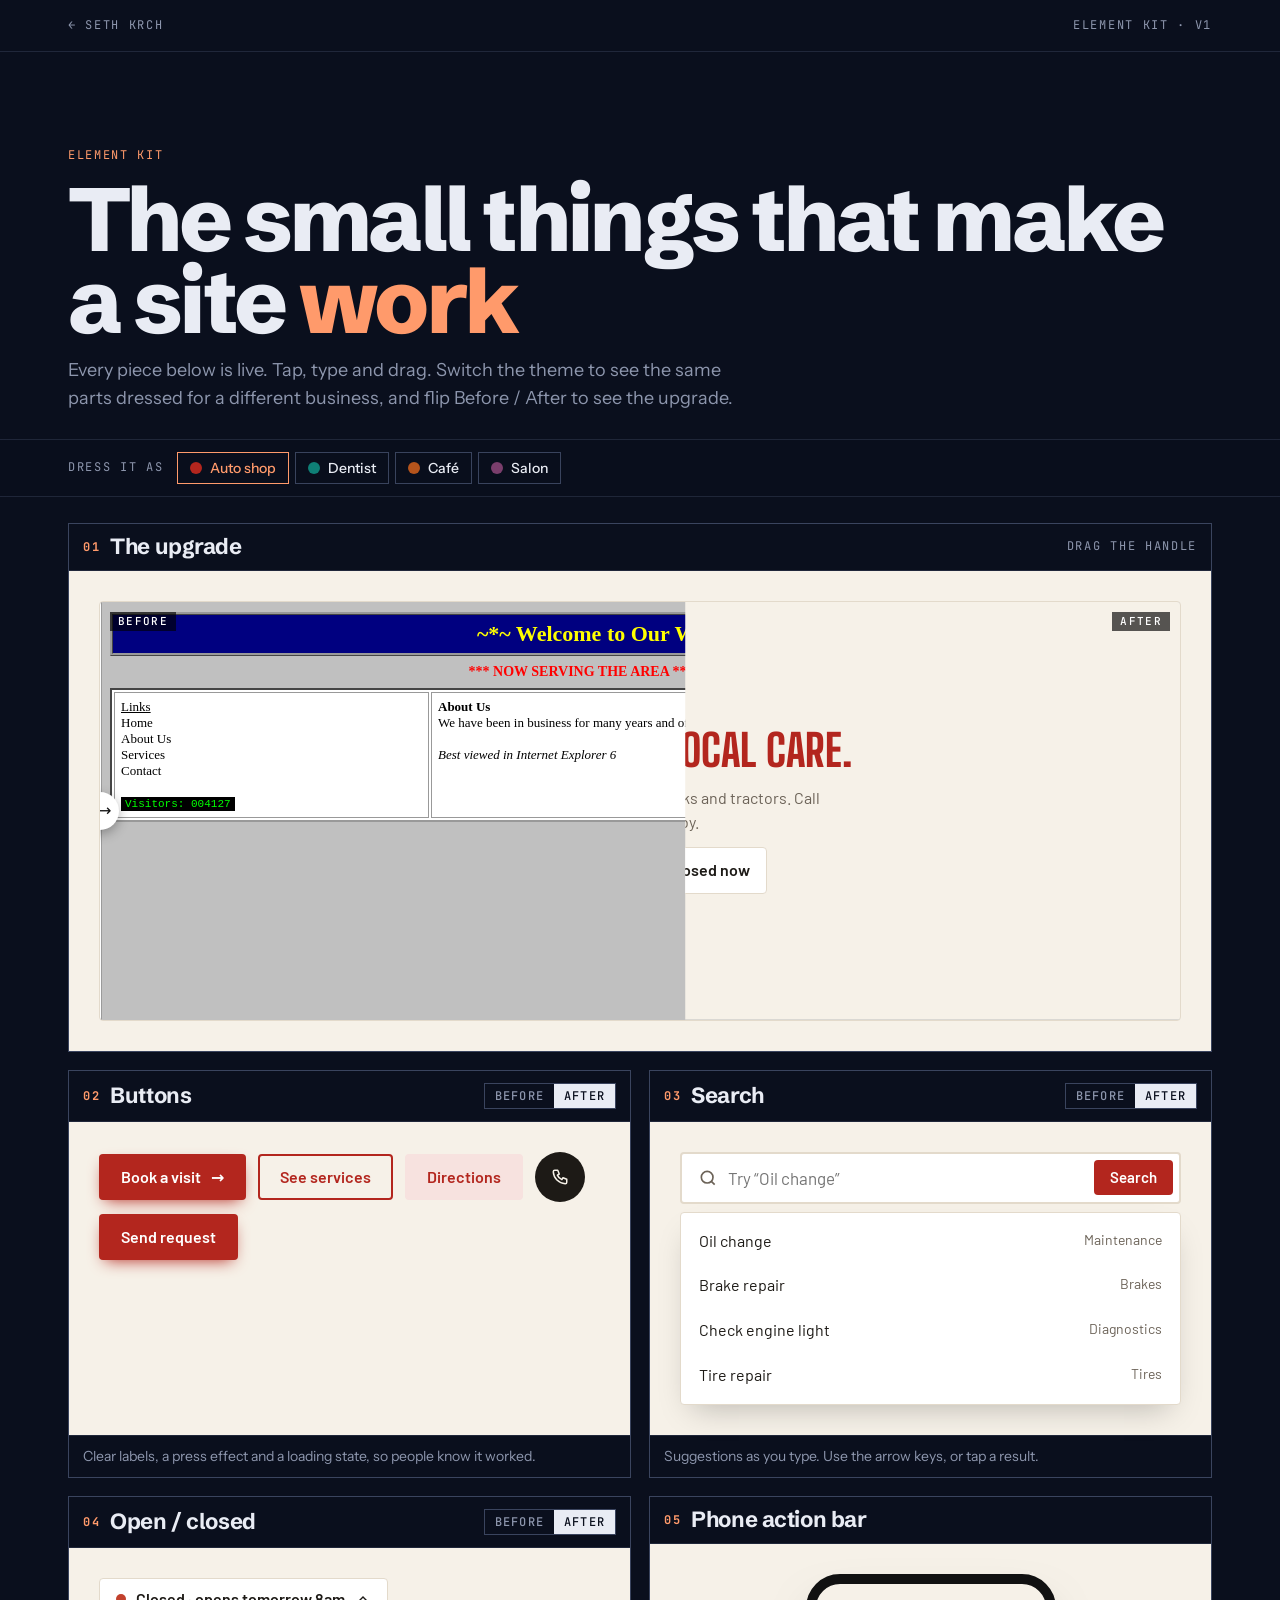
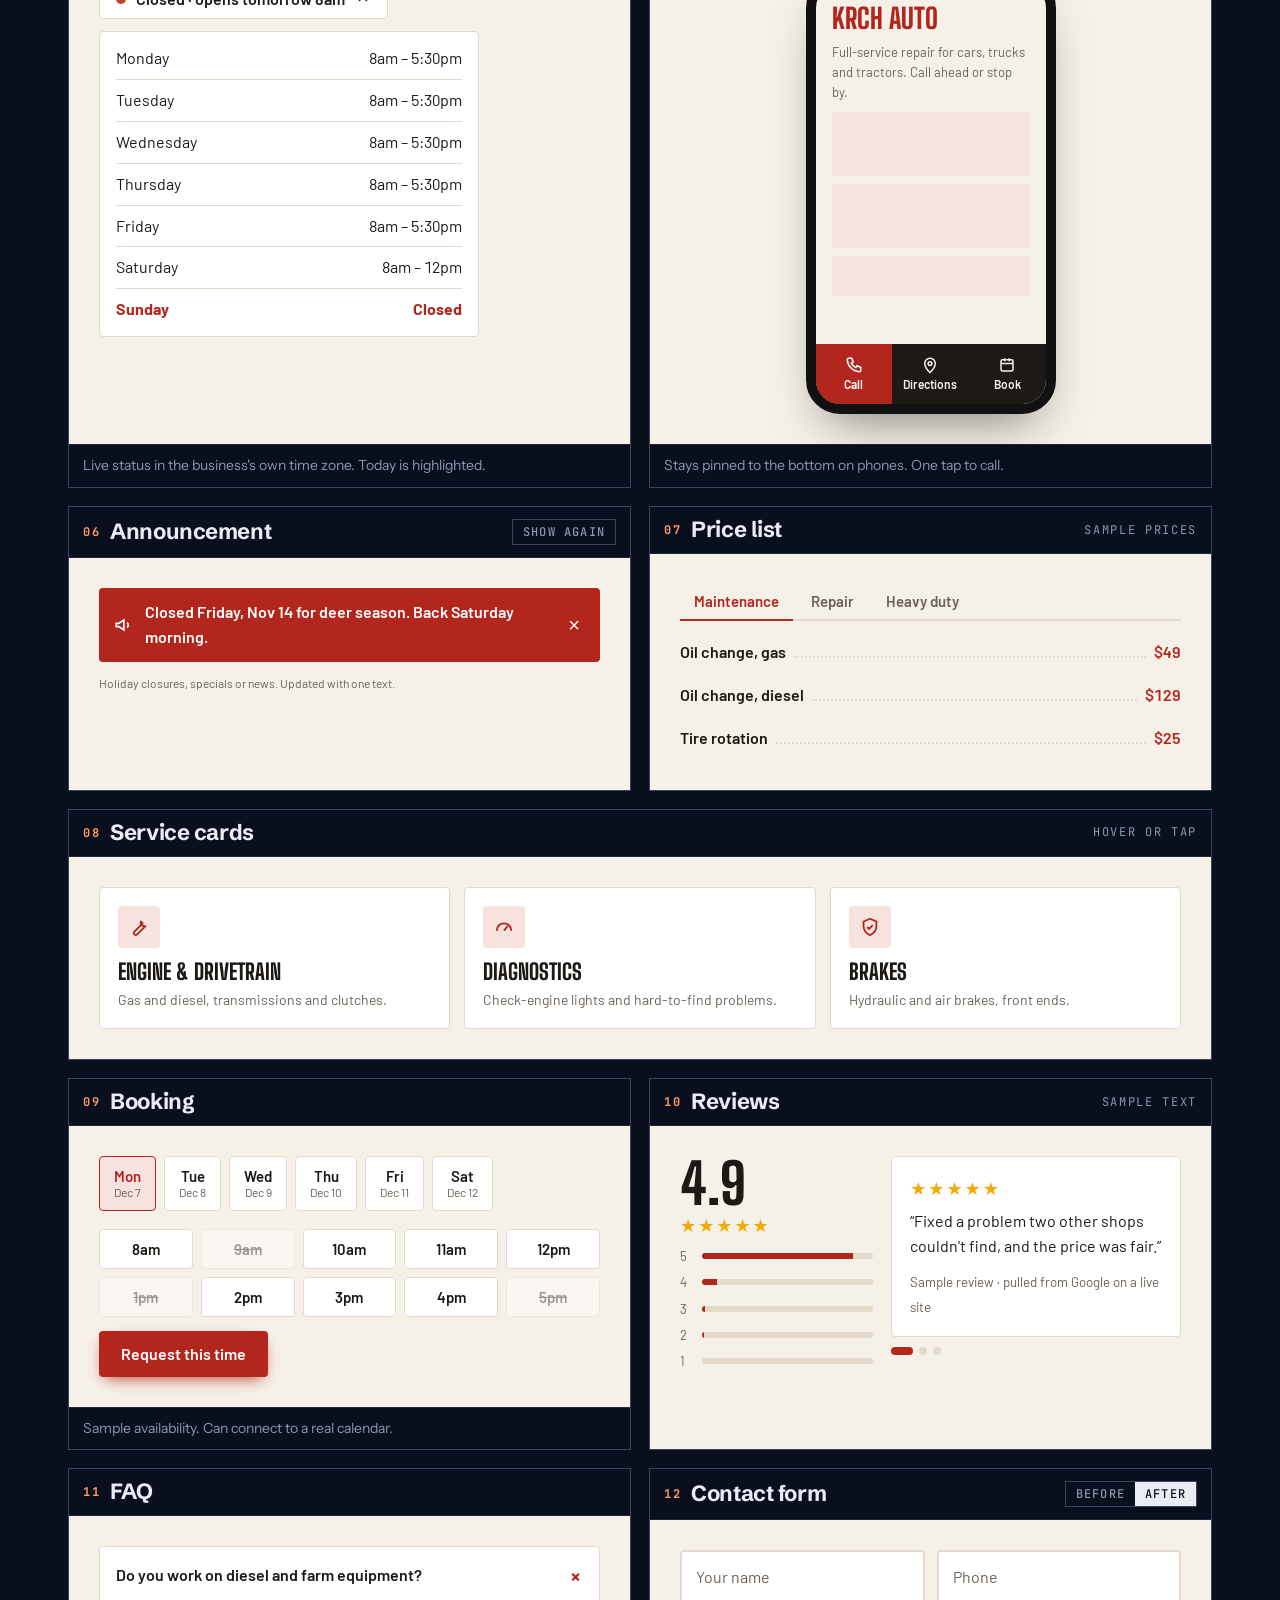
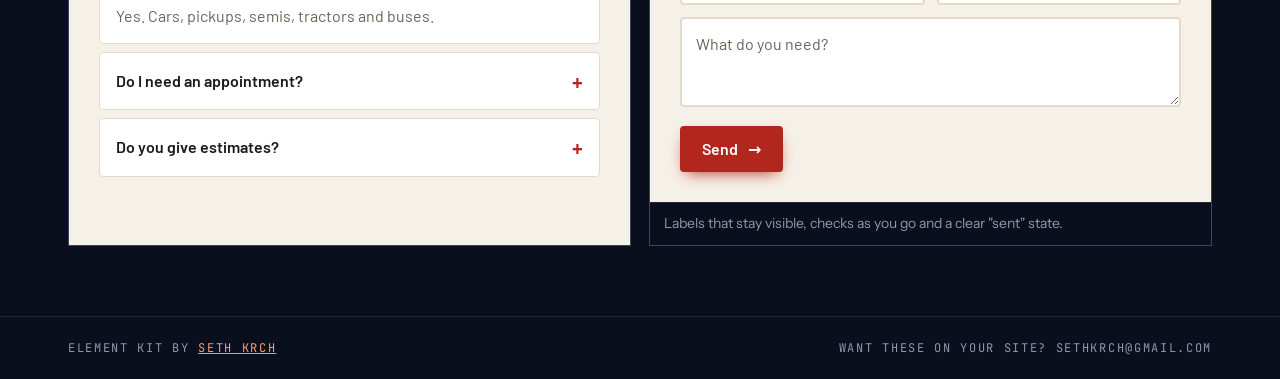
==== commit ce4ce519: "Replace the hero with a live contour map and calmer type Swap the Three.js torus for a canvas topogr" ====
--- a/kit/index.html
+++ b/kit/index.html
@@ -8,8 +8,8 @@
 <meta name="theme-color" content="#0a0f1d">
 <link rel="preconnect" href="https://fonts.googleapis.com">
 <link rel="preconnect" href="https://fonts.gstatic.com" crossorigin>
-<link rel="stylesheet" href="https://fonts.googleapis.com/css2?family=Bodoni+Moda:opsz,wght@6..96,400..600&family=JetBrains+Mono:wght@400;500&family=Instrument+Sans:wght@400;500;600&family=Big+Shoulders+Display:wght@800&family=Barlow:wght@400;600&family=DM+Serif+Display&family=Figtree:wght@400;600&family=Fraunces:opsz,wght@9..144,600&family=Cormorant+Garamond:wght@600&display=swap">
-<link rel="icon" href="data:image/svg+xml,%3Csvg xmlns='http://www.w3.org/2000/svg' viewBox='0 0 64 64'%3E%3Crect width='64' height='64' fill='%230a0f1d'/%3E%3Ccircle cx='32' cy='32' r='18' fill='none' stroke='%23ff9a6b' stroke-width='7'/%3E%3C/svg%3E">
+<link rel="stylesheet" href="https://fonts.googleapis.com/css2?family=Schibsted+Grotesk:wght@500;700;800&family=JetBrains+Mono:wght@400;500&family=Instrument+Sans:wght@400;500;600&family=Big+Shoulders+Display:wght@800&family=Barlow:wght@400;600&family=DM+Serif+Display&family=Figtree:wght@400;600&family=Fraunces:opsz,wght@9..144,600&family=Cormorant+Garamond:wght@600&display=swap">
+<link rel="icon" href="data:image/svg+xml,%3Csvg xmlns='http://www.w3.org/2000/svg' viewBox='0 0 64 64'%3E%3Crect width='64' height='64' fill='%230a0f1d'/%3E%3Cpath d='M6 32h16M42 32h16M32 6v16M32 42v16' stroke='%23ff9a6b' stroke-width='5'/%3E%3Ccircle cx='32' cy='32' r='8' fill='%23ff9a6b'/%3E%3C/svg%3E">
 <style>
 /* Layout: the studio's dark frame around light, themeable specimen panels. Frame tokens stay fixed; panel tokens swap with the theme picker. */
 :root {
@@ -19,7 +19,7 @@
   --ink: #e9ecf4;
   --dim: #8d96ad;
   --peach: #ff9a6b;
-  --f-display: "Bodoni Moda", Didot, Georgia, serif;
+  --f-display: "Schibsted Grotesk", "Helvetica Neue", Arial, sans-serif;
   --f-mono: "JetBrains Mono", ui-monospace, Menlo, monospace;
   --f-ui: "Instrument Sans", system-ui, -apple-system, "Segoe UI", sans-serif;
   --gut: clamp(16px, 4vw, 48px);
@@ -51,8 +51,8 @@
 .top a:hover { color: var(--peach); }
 .intro { padding-block: clamp(44px, 7vw, 90px) 26px; }
 .intro .mono { color: var(--peach); }
-.intro h1 { margin: 12px 0 14px; font: 400 clamp(46px, 7vw, 96px)/.95 var(--f-display); font-variation-settings: "opsz" 28; }
-.intro h1 em { color: var(--peach); }
+.intro h1 { margin: 12px 0 14px; font: 800 clamp(44px, 7vw, 96px)/.92 var(--f-display); letter-spacing: -.04em; }
+.intro h1 em { font-style: normal; color: var(--peach); }
 .intro p { margin: 0; color: var(--dim); max-width: 56ch; font-size: 18px; }
 .picker { position: sticky; top: env(safe-area-inset-top, 0px); z-index: 30; background: rgb(10 15 29 / .92); backdrop-filter: blur(8px); border-block: 1px solid var(--line); }
 .picker .in { display: flex; align-items: center; gap: 10px 14px; flex-wrap: wrap; padding-block: 12px; }
@@ -66,7 +66,7 @@
 .spec { border: 1px solid var(--line-hi); display: flex; flex-direction: column; min-width: 0; }
 .spec--wide { grid-column: 1 / -1; }
 .spec__bar { display: flex; justify-content: space-between; align-items: center; gap: 10px; padding: 12px 14px; border-bottom: 1px solid var(--line); flex-wrap: wrap; }
-.spec__bar h2 { margin: 0; font: 400 24px/1 var(--f-display); font-variation-settings: "opsz" 24; }
+.spec__bar h2 { margin: 0; font: 700 22px/1 var(--f-display); letter-spacing: -.02em; }
 .spec__bar h2 span { font-family: var(--f-mono); font-size: 12px; letter-spacing: .14em; color: var(--peach); margin-right: 10px; vertical-align: 3px; }
 .ba { display: inline-flex; border: 1px solid var(--line-hi); }
 .ba button { background: transparent; border: 0; color: var(--dim); padding: 6px 10px; cursor: pointer; font: 500 12px/1 var(--f-mono); letter-spacing: .1em; text-transform: uppercase; }
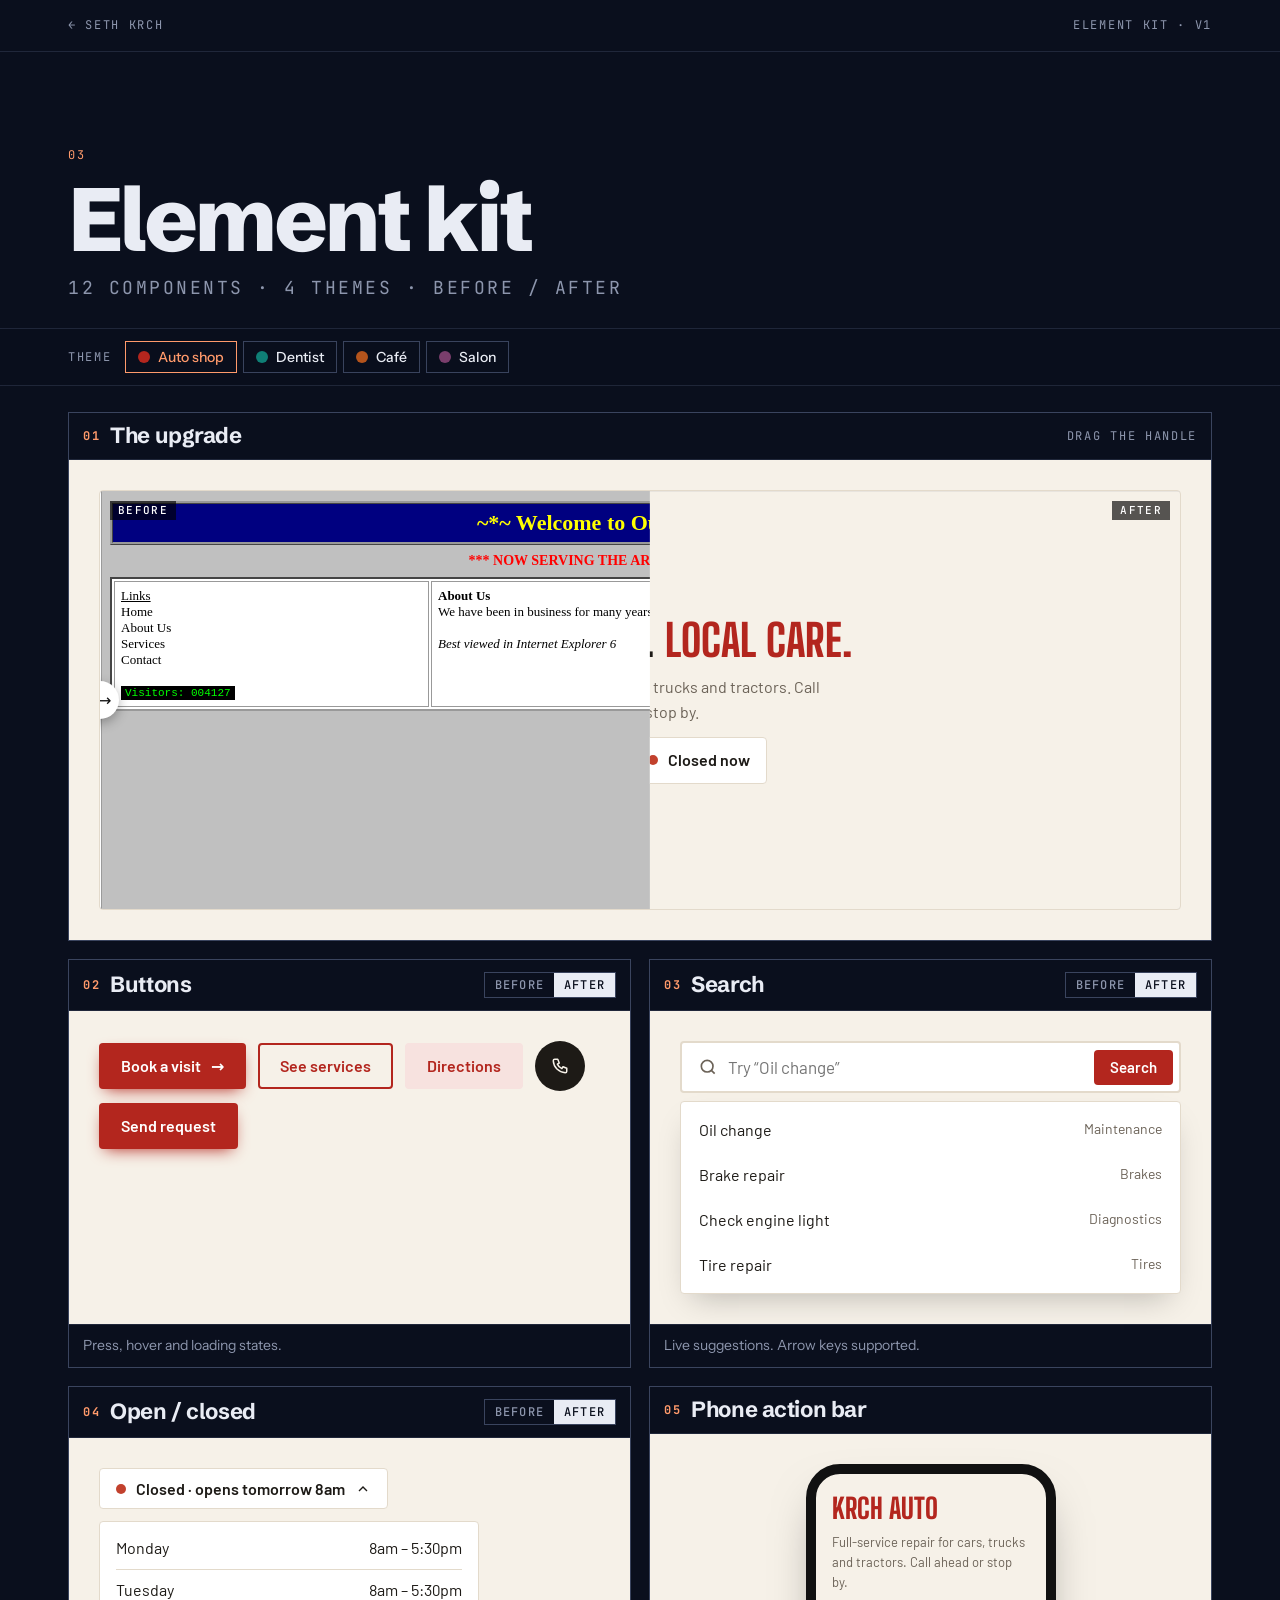
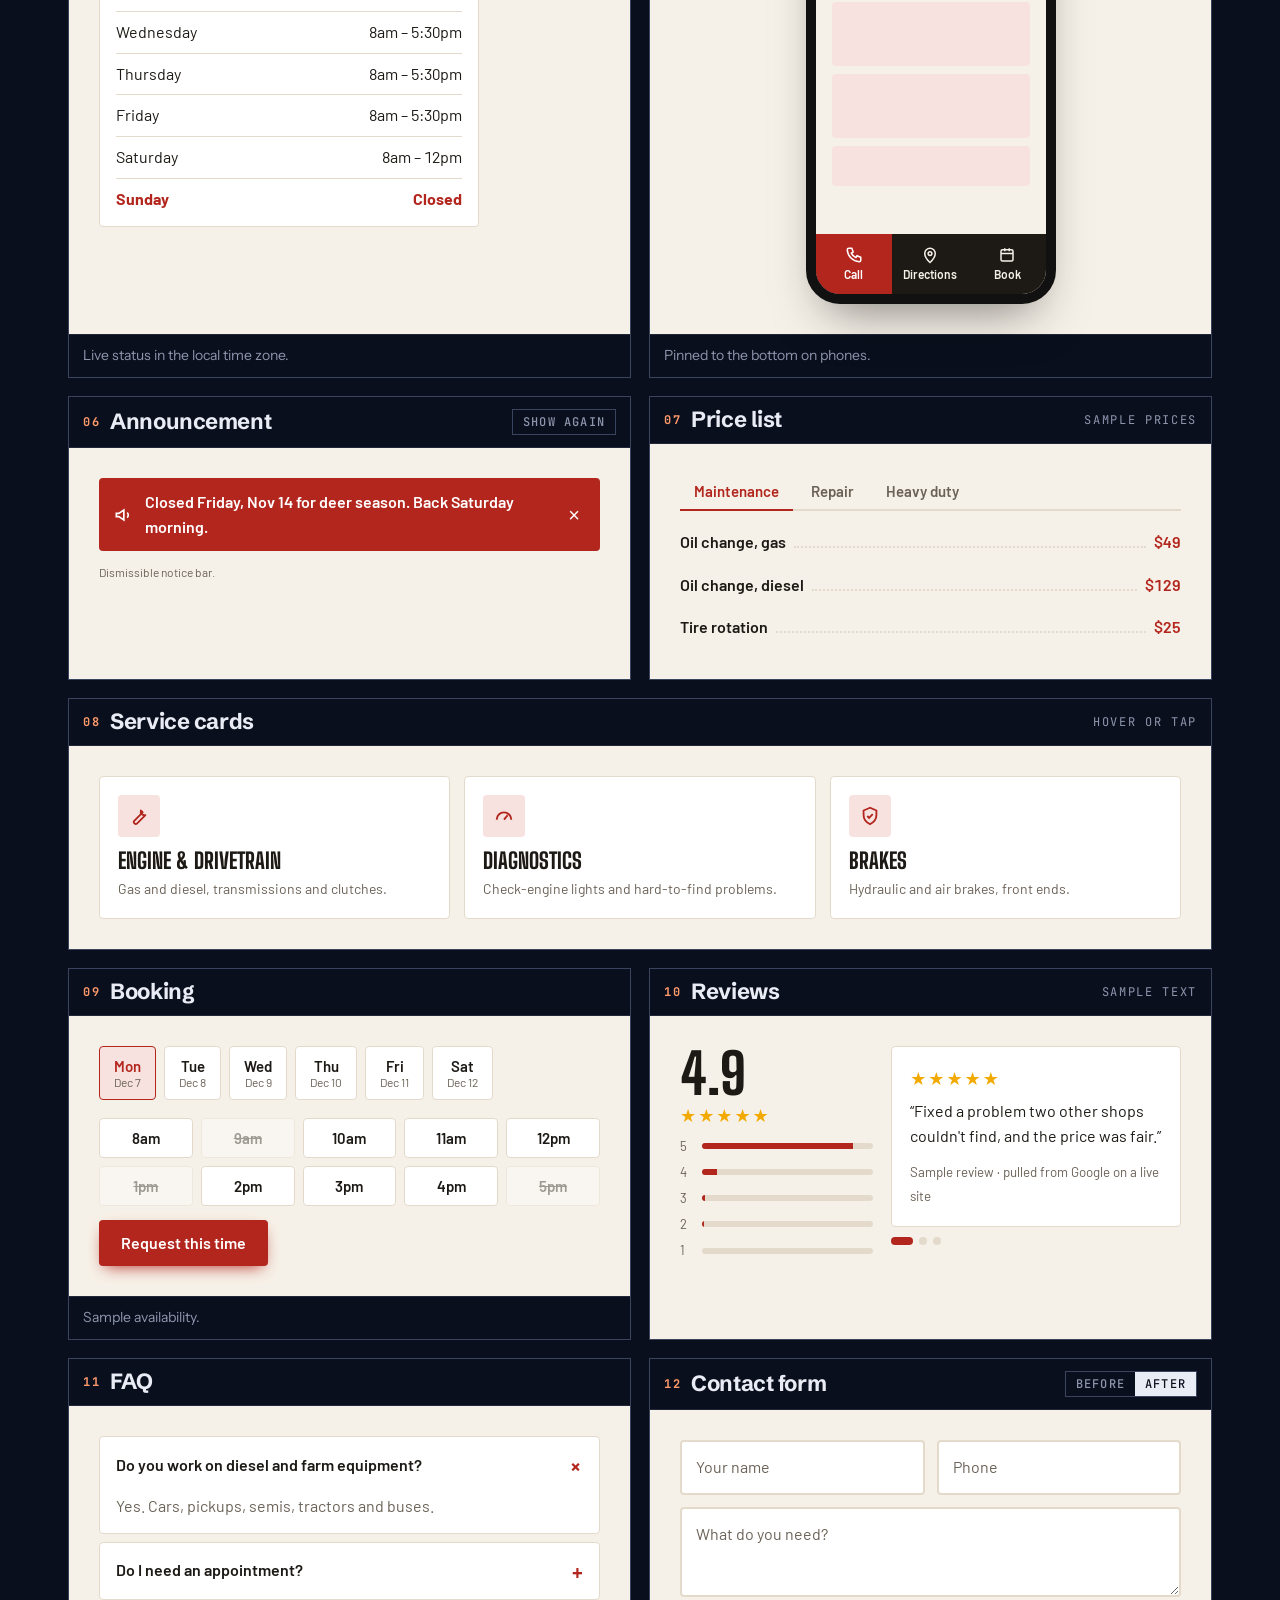
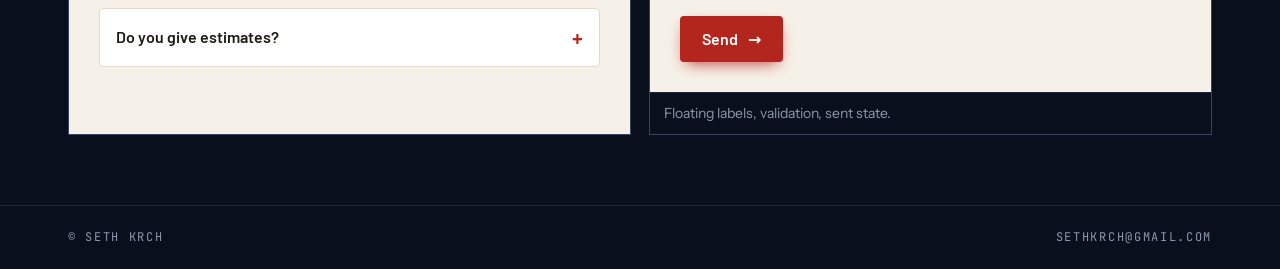
==== commit c9d74767: "Strip the studio copy down to plain factual labels Replace marketing headlines and sentences with sh" ====
--- a/kit/index.html
+++ b/kit/index.html
@@ -4,7 +4,7 @@
 <meta charset="UTF-8">
 <meta name="viewport" content="width=device-width, initial-scale=1, viewport-fit=cover">
 <title>Element Kit · Seth Krch</title>
-<meta name="description" content="Website building blocks for local businesses: buttons, search, hours, booking, forms and more, shown before and after.">
+<meta name="description" content="Website components: buttons, search, hours, booking, forms and more.">
 <meta name="theme-color" content="#0a0f1d">
 <link rel="preconnect" href="https://fonts.googleapis.com">
 <link rel="preconnect" href="https://fonts.gstatic.com" crossorigin>
@@ -258,14 +258,14 @@
 <header class="top mono"><div class="in"><a href="../">← Seth Krch</a><span style="color:var(--dim)">Element kit · v1</span></div></header>
 
 <section class="intro"><div class="in">
-  <span class="mono">Element kit</span>
-  <h1>The small things that make a site <em>work</em></h1>
-  <p>Every piece below is live. Tap, type and drag. Switch the theme to see the same parts dressed for a different business, and flip Before / After to see the upgrade.</p>
+  <span class="mono">03</span>
+  <h1>Element kit</h1>
+  <p class="mono" style="color:var(--dim)">12 components · 4 themes · Before / after</p>
 </div></section>
 
 <div class="picker" role="region" aria-label="Theme">
   <div class="in">
-    <span class="mono">Dress it as</span>
+    <span class="mono">Theme</span>
     <div class="chips" role="group" aria-label="Business type">
       <button type="button" data-theme="auto" aria-pressed="true"><i style="background:#b3261e"></i>Auto shop</button>
       <button type="button" data-theme="dental" aria-pressed="false"><i style="background:#0f7f76"></i>Dentist</button>
@@ -311,7 +311,7 @@
       </div></div>
       <div class="before"><div class="row"><button class="old-btn" type="button">Click Here!!</button><button class="old-btn blue" type="button">SUBMIT</button><button class="old-btn" type="button">Contact Us</button></div></div>
     </div>
-    <div class="spec__note">Clear labels, a press effect and a loading state, so people know it worked.</div>
+    <div class="spec__note">Press, hover and loading states.</div>
   </section>
 
   <!-- 03 search -->
@@ -326,7 +326,7 @@
       </div>
       <div class="before"><div class="old-search">Search: <input type="text" aria-label="Old search"> <input type="button" value="Go"></div></div>
     </div>
-    <div class="spec__note">Suggestions as you type. Use the arrow keys, or tap a result.</div>
+    <div class="spec__note">Live suggestions. Arrow keys supported.</div>
   </section>
 
   <!-- 04 hours -->
@@ -339,7 +339,7 @@
       </div>
       <div class="before"><p class="old-hours"><b>Hours:</b> M-F 8-5, Sat 8-12 (call to confirm, hours may change)</p></div>
     </div>
-    <div class="spec__note">Live status in the business's own time zone. Today is highlighted.</div>
+    <div class="spec__note">Live status in the local time zone.</div>
   </section>
 
   <!-- 05 action bar -->
@@ -356,7 +356,7 @@
         </div>
       </div>
     </div>
-    <div class="spec__note">Stays pinned to the bottom on phones. One tap to call.</div>
+    <div class="spec__note">Pinned to the bottom on phones.</div>
   </section>
 
   <!-- 06 announcement -->
@@ -368,7 +368,7 @@
         <p data-k="notice">Closed Friday, Nov 14 for deer season. Back Saturday morning.</p>
         <button type="button" id="bannerX" aria-label="Dismiss">×</button>
       </div>
-      <p class="tag" style="margin-top:12px">Holiday closures, specials or news. Updated with one text.</p>
+      <p class="tag" style="margin-top:12px">Dismissible notice bar.</p>
     </div>
   </section>
 
@@ -396,7 +396,7 @@
       <button class="kb kb--primary" type="button" id="bookBtn">Request this time</button>
       <div class="booked" id="booked" hidden></div>
     </div>
-    <div class="spec__note">Sample availability. Can connect to a real calendar.</div>
+    <div class="spec__note">Sample availability.</div>
   </section>
 
   <!-- 09 reviews -->
@@ -438,12 +438,12 @@
       </div>
       <div class="before"><table class="old-form"><tr><td>Name:</td><td><input aria-label="Old name"></td></tr><tr><td>Phone:</td><td><input aria-label="Old phone"></td></tr><tr><td>Message:</td><td><textarea aria-label="Old message"></textarea></td></tr><tr><td></td><td><input type="button" value="Submit"> <input type="button" value="Reset"></td></tr></table></div>
     </div>
-    <div class="spec__note">Labels that stay visible, checks as you go and a clear "sent" state.</div>
+    <div class="spec__note">Floating labels, validation, sent state.</div>
   </section>
 
 </main>
 
-<footer class="foot mono"><div class="in"><span>Element kit by <a href="../" style="color:var(--peach)">Seth Krch</a></span><span>Want these on your site? sethkrch@gmail.com</span></div></footer>
+<footer class="foot mono"><div class="in"><span>© Seth Krch</span><span>sethkrch@gmail.com</span></div></footer>
 
 <script>
 (() => {
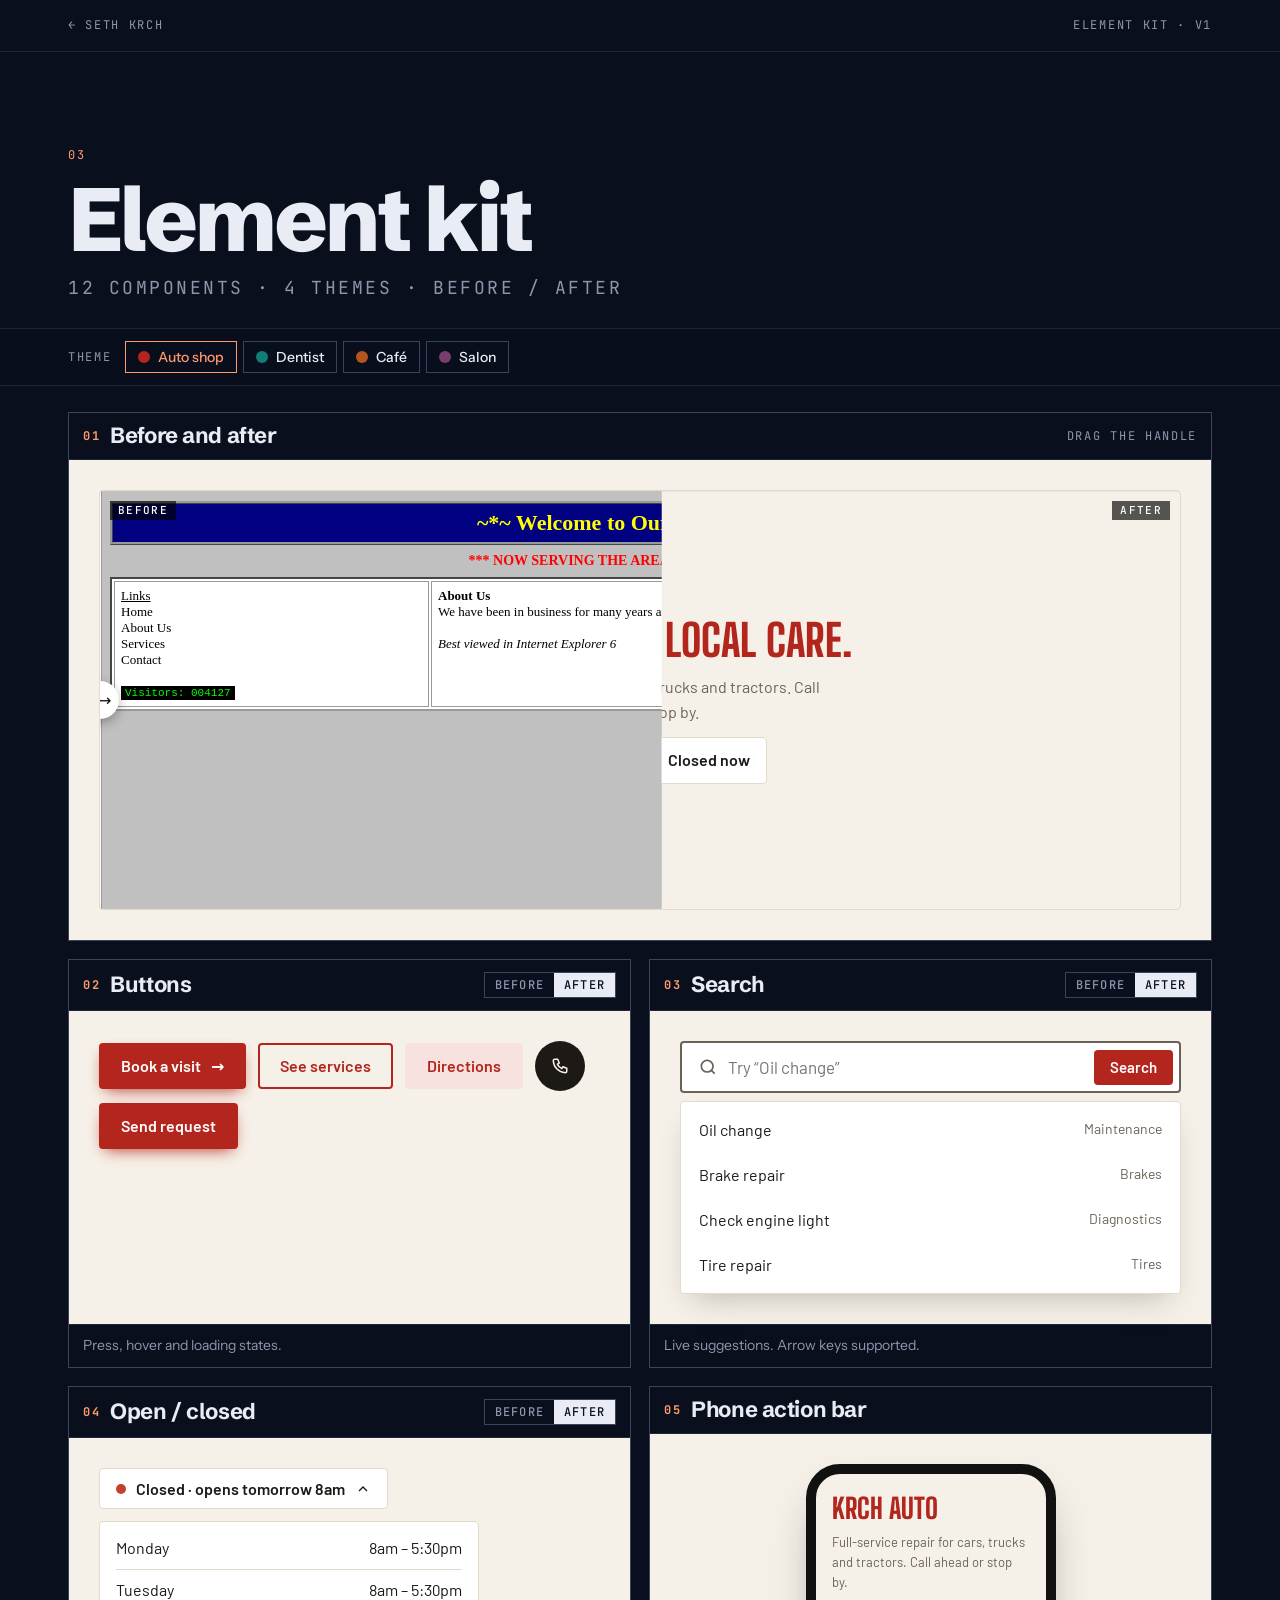
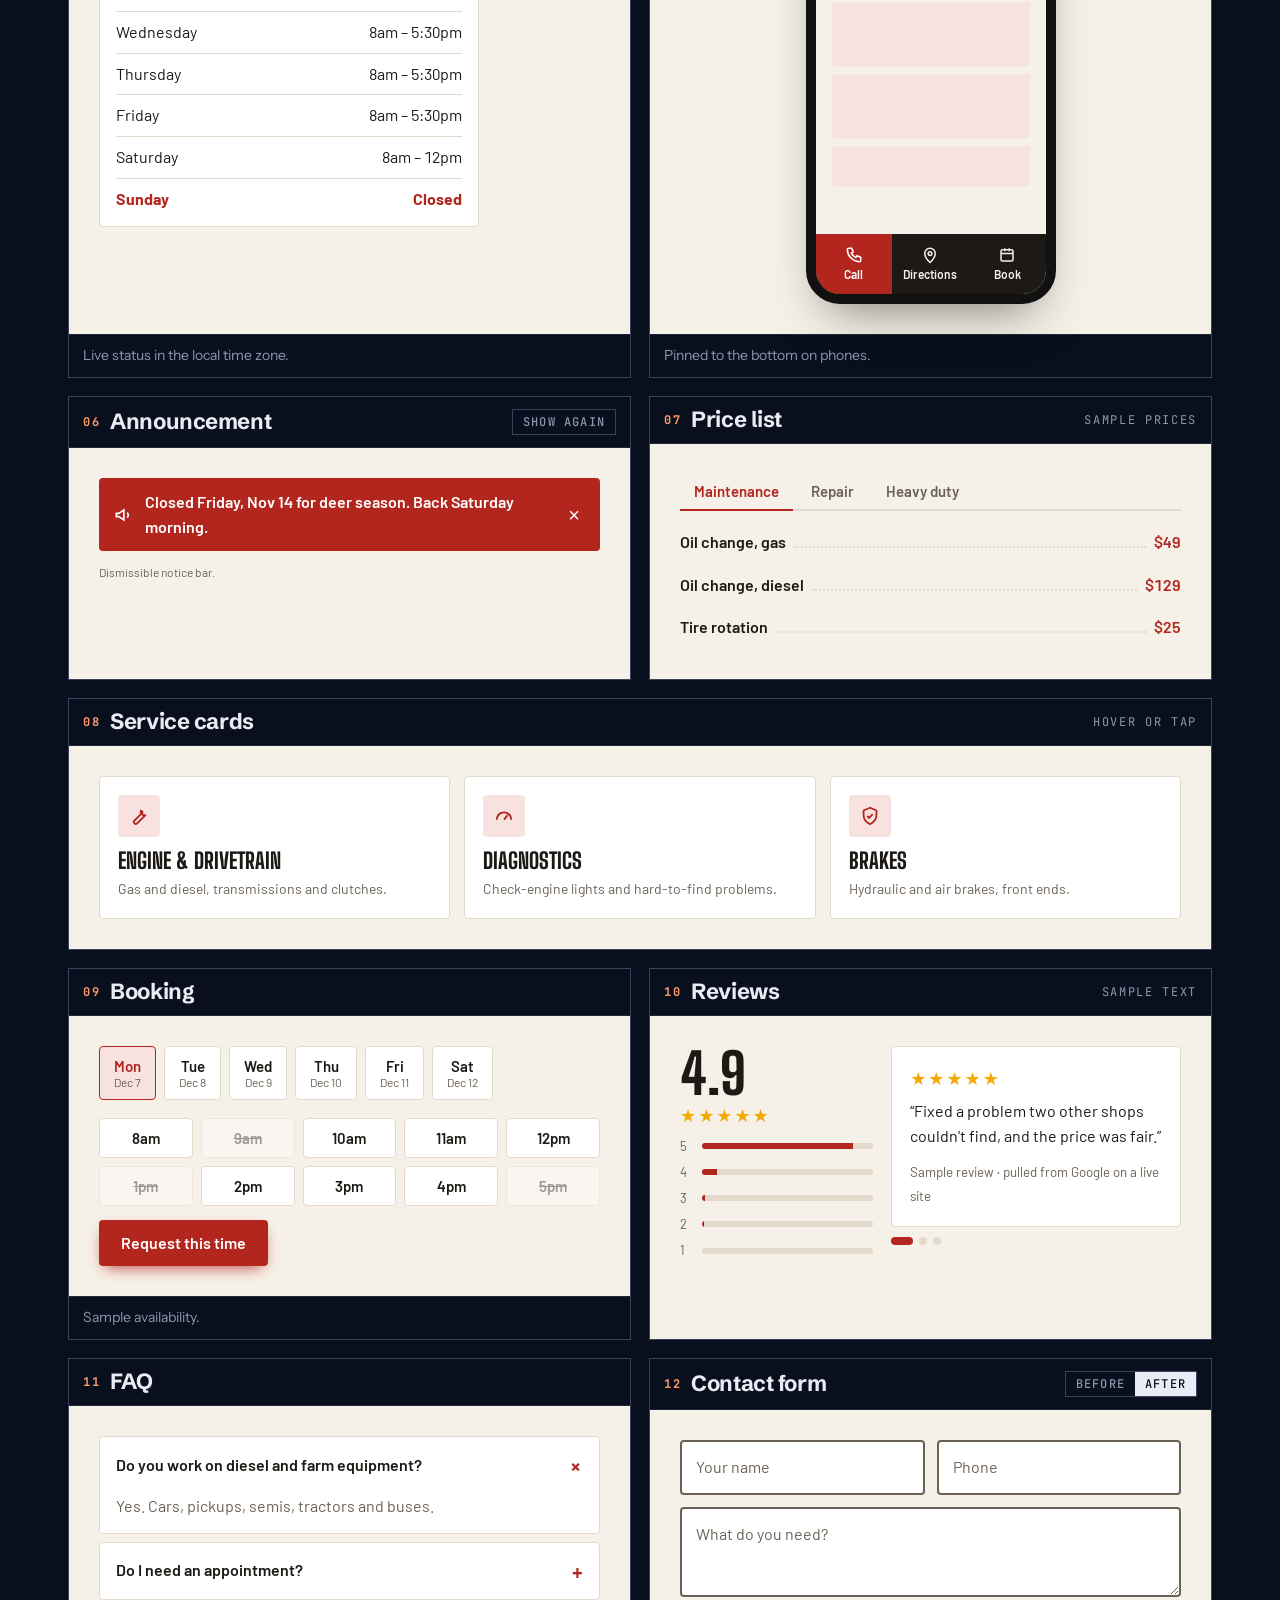
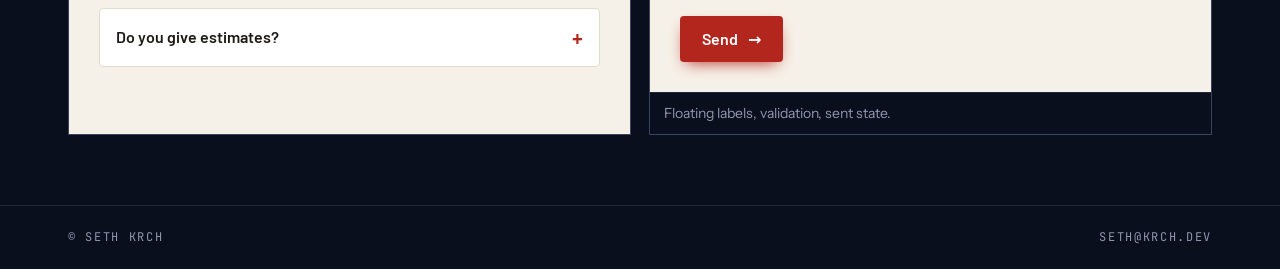
==== commit 1ab23320: "Three-tier pricing, tagline rewrites, accessibility fixes, new email - Pricing: $20 home page, $150 " ====
--- a/kit/index.html
+++ b/kit/index.html
@@ -34,13 +34,15 @@
   --k-body: "Barlow", system-ui, sans-serif;
 }
 .kit[data-theme="dental"] { --k-bg: #f4faf8; --k-ink: #12312e; --k-muted: #557571; --k-line: #d3e5e0; --k-accent: #0f7f76; --k-soft: #dcf1ec; --k-radius: 18px; --k-pill: 999px; --k-head: "DM Serif Display", Georgia, serif; --k-head-case: none; --k-head-weight: 400; --k-body: "Figtree", system-ui, sans-serif; }
-.kit[data-theme="cafe"] { --k-bg: #fbf5ec; --k-ink: #2b1d14; --k-muted: #7a6656; --k-line: #ead9c4; --k-accent: #b5541c; --k-soft: #f6e1cf; --k-radius: 12px; --k-pill: 12px; --k-head: "Fraunces", Georgia, serif; --k-head-case: none; --k-head-weight: 600; --k-body: "Instrument Sans", system-ui, sans-serif; }
+.kit[data-theme="cafe"] { --k-bg: #fbf5ec; --k-ink: #2b1d14; --k-muted: #6b5646; --k-line: #ead9c4; --k-accent: #b5541c; --k-soft: #f6e1cf; --k-radius: 12px; --k-pill: 12px; --k-head: "Fraunces", Georgia, serif; --k-head-case: none; --k-head-weight: 600; --k-body: "Instrument Sans", system-ui, sans-serif; }
 .kit[data-theme="salon"] { --k-bg: #faf6f8; --k-ink: #2a1b26; --k-muted: #7a6573; --k-line: #ead9e3; --k-accent: #7a3e6c; --k-soft: #f1e0ec; --k-radius: 2px; --k-pill: 999px; --k-head: "Cormorant Garamond", Georgia, serif; --k-head-case: none; --k-head-weight: 600; --k-body: "Instrument Sans", system-ui, sans-serif; }
 
 * { box-sizing: border-box; }
 body { margin: 0; background: var(--bg); color: var(--ink); font: 400 16px/1.55 var(--f-ui); }
 a { color: inherit; }
 :focus-visible { outline: 2px solid var(--peach); outline-offset: 3px; }
+.kit :focus-visible { outline-color: var(--k-ink); }
+.kit .phone__bar :focus-visible { outline-color: var(--k-bg); outline-offset: -4px; }
 .in { max-width: 1240px; margin-inline: auto; padding-inline: var(--gut); }
 .mono { font-family: var(--f-mono); font-size: 12px; letter-spacing: .14em; text-transform: uppercase; }
 
@@ -102,7 +104,7 @@
 
 /* search */
 .search { position: relative; max-width: 520px; }
-.search__field { display: flex; align-items: center; gap: 10px; background: var(--k-surface); border: 2px solid var(--k-line); border-radius: var(--k-pill); padding: 4px 6px 4px 16px; transition: border-color .2s, box-shadow .2s; }
+.search__field { display: flex; align-items: center; gap: 10px; background: var(--k-surface); border: 2px solid var(--k-muted); border-radius: var(--k-pill); padding: 4px 6px 4px 16px; transition: border-color .2s, box-shadow .2s; }
 .search__field:focus-within { border-color: var(--k-accent); box-shadow: 0 0 0 4px var(--k-soft); }
 .search__field svg { width: 20px; height: 20px; color: var(--k-muted); flex: none; }
 .search input { flex: 1; min-width: 0; border: 0; outline: 0; background: transparent; font: 400 17px/1 var(--k-body); color: var(--k-ink); padding: 10px 0; }
@@ -218,7 +220,7 @@
 .kform { display: grid; grid-template-columns: 1fr 1fr; gap: 12px; }
 .fl { position: relative; }
 .fl.full { grid-column: 1 / -1; }
-.fl input, .fl textarea { width: 100%; font: 400 16px/1.3 var(--k-body); color: var(--k-ink); background: var(--k-surface); border: 2px solid var(--k-line); border-radius: var(--k-radius); padding: 22px 14px 8px; outline: 0; transition: border-color .2s; }
+.fl input, .fl textarea { width: 100%; font: 400 16px/1.3 var(--k-body); color: var(--k-ink); background: var(--k-surface); border: 2px solid var(--k-muted); border-radius: var(--k-radius); padding: 22px 14px 8px; outline: 0; transition: border-color .2s; }
 .fl textarea { min-height: 90px; resize: vertical; }
 .fl label { position: absolute; left: 16px; top: 15px; color: var(--k-muted); pointer-events: none; transition: all .15s; font-size: 16px; }
 .fl input:focus, .fl textarea:focus { border-color: var(--k-accent); }
@@ -279,7 +281,7 @@
 
   <!-- 01 before/after slider -->
   <section class="spec spec--wide" aria-labelledby="h-compare">
-    <div class="spec__bar"><h2 id="h-compare"><span>01</span>The upgrade</h2><span class="mono" style="color:var(--dim)">Drag the handle</span></div>
+    <div class="spec__bar"><h2 id="h-compare"><span>01</span>Before and after</h2><span class="mono" style="color:var(--dim)">Drag the handle</span></div>
     <div class="kit">
       <div class="compare" id="compare">
         <div class="cmp-old" aria-hidden="true">
@@ -348,7 +350,7 @@
     <div class="kit" style="display:grid;place-items:center">
       <div class="phone">
         <div class="phone__screen"><h3 data-k="name">Krch Auto</h3><p data-k="sub">Full-service repair for cars, trucks and tractors.</p><div class="blk"></div><div class="blk"></div><div class="blk" style="height:40px"></div></div>
-        <div class="toast" id="toast">Calling… (demo)</div>
+        <div class="toast" id="toast" role="status">Calling… (demo)</div>
         <div class="phone__bar">
           <button type="button" data-toast="Calling… (demo)"><svg viewBox="0 0 24 24" aria-hidden="true"><path d="M5 3h4l2 5-2.5 1.5a11 11 0 0 0 6 6L16 13l5 2v4a2 2 0 0 1-2 2A17 17 0 0 1 3 5a2 2 0 0 1 2-2z" fill="none" stroke="currentColor" stroke-width="2"/></svg>Call</button>
           <button type="button" data-toast="Opening Maps… (demo)"><svg viewBox="0 0 24 24" aria-hidden="true"><g fill="none" stroke="currentColor" stroke-width="2"><path d="M12 22s7-6.5 7-12a7 7 0 1 0-14 0c0 5.5 7 12 7 12z"/><circle cx="12" cy="10" r="2.5"/></g></svg>Directions</button>
@@ -394,7 +396,7 @@
       <div class="days" id="days" role="group" aria-label="Day"></div>
       <div class="slots" id="slots" role="group" aria-label="Time"></div>
       <button class="kb kb--primary" type="button" id="bookBtn">Request this time</button>
-      <div class="booked" id="booked" hidden></div>
+      <div class="booked" id="booked" role="status" hidden></div>
     </div>
     <div class="spec__note">Sample availability.</div>
   </section>
@@ -406,7 +408,7 @@
       <div class="rev">
         <div>
           <div class="rev__score">4.9</div>
-          <div class="stars" aria-label="4.9 out of 5">★★★★★</div>
+          <div class="stars" role="img" aria-label="4.9 out of 5">★★★★★</div>
           <div class="bars" aria-hidden="true"><div>5<span><i style="width:88%"></i></span></div><div>4<span><i style="width:9%"></i></span></div><div>3<span><i style="width:2%"></i></span></div><div>2<span><i style="width:1%"></i></span></div><div>1<span><i style="width:0"></i></span></div></div>
         </div>
         <div>
@@ -443,7 +445,7 @@
 
 </main>
 
-<footer class="foot mono"><div class="in"><span>© Seth Krch</span><span>sethkrch@gmail.com</span></div></footer>
+<footer class="foot mono"><div class="in"><span>© Seth Krch</span><span>seth@krch.dev</span></div></footer>
 
 <script>
 (() => {
@@ -475,7 +477,7 @@
       prices: { Maintenance: [["Oil change, gas", "$49"], ["Oil change, diesel", "$129"], ["Tire rotation", "$25"]], Repair: [["Diagnostic scan", "$89"], ["Front brake pads", "from $180"], ["Battery install", "$30 + part"]], "Heavy duty": [["Semi inspection", "$150"], ["Tractor service", "Call"], ["Air brake adjust", "from $95"]] }
     },
     dental: {
-      name: "Bright Shine", headline: 'Bright smiles, <em>gentle</em> care.', sub: "Family dentistry for all ages. New patients seen the same week.",
+      name: "Bright Shine", headline: 'Family dentistry, <em>Monday to Friday</em>', sub: "Patients of all ages. New patients seen the same week.",
       notice: "Now open late Thursdays until 7pm.",
       hours: [null, [8, 17], [8, 17], [8, 17], [8, 19], [8, 14], null],
       search: [["Teeth cleaning", "Preventive"], ["Whitening", "Cosmetic"], ["Fillings", "Restorative"], ["Crowns", "Restorative"], ["Kids' first visit", "Pediatric"], ["Toothache", "Emergency"], ["Night guard", "Preventive"], ["X-rays", "Preventive"]],
@@ -485,7 +487,7 @@
       prices: { Preventive: [["Exam & cleaning", "$129"], ["X-rays", "$60"], ["Fluoride", "$30"]], Cosmetic: [["Whitening, in office", "$350"], ["Take-home kit", "$199"], ["Bonding", "from $150"]], Restorative: [["Filling", "from $140"], ["Crown", "from $950"], ["Night guard", "$300"]] }
     },
     cafe: {
-      name: "Main Street Café", headline: 'Coffee, pie and <em>good company.</em>', sub: "Breakfast all day, daily specials and pie from scratch.",
+      name: "Main Street Café", headline: 'Breakfast and lunch, <em>open every day</em>', sub: "Breakfast all day, daily specials and pie from scratch.",
       notice: "Today's special: chicken-fried steak with mashed potatoes.",
       hours: [[8, 13], [6, 14], [6, 14], [6, 14], [6, 14], [6, 20], [7, 14]],
       search: [["Breakfast burrito", "Breakfast"], ["Biscuits & gravy", "Breakfast"], ["Cinnamon roll", "Bakery"], ["Latte", "Coffee"], ["Daily special", "Lunch"], ["Pie of the day", "Dessert"], ["Catering", "Events"], ["Burger", "Lunch"]],
@@ -495,7 +497,7 @@
       prices: { Breakfast: [["Biscuits & gravy", "$8"], ["Breakfast burrito", "$9"], ["Short stack", "$7"]], Lunch: [["Daily special", "$12"], ["Cheeseburger & fries", "$11"], ["Soup & sandwich", "$10"]], Bakery: [["Cinnamon roll", "$4"], ["Slice of pie", "$5"], ["Whole pie", "$22"]] }
     },
     salon: {
-      name: "Willow & Co.", headline: 'Look good. <em>Feel better.</em>', sub: "Cuts, color and styling by appointment. Walk-ins when we can.",
+      name: "Willow & Co.", headline: 'Hair salon, <em>Tuesday to Saturday</em>', sub: "Cuts, color and styling by appointment. Walk-ins when we can.",
       notice: "Booking prom and wedding updos now. Spots fill fast.",
       hours: [null, null, [9, 18], [9, 18], [9, 19], [9, 18], [8, 14]],
       search: [["Women's haircut", "Cuts"], ["Men's cut", "Cuts"], ["Kids' cut", "Cuts"], ["Color", "Color"], ["Highlights", "Color"], ["Blowout", "Styling"], ["Updo", "Styling"], ["Brow wax", "Extras"]],
